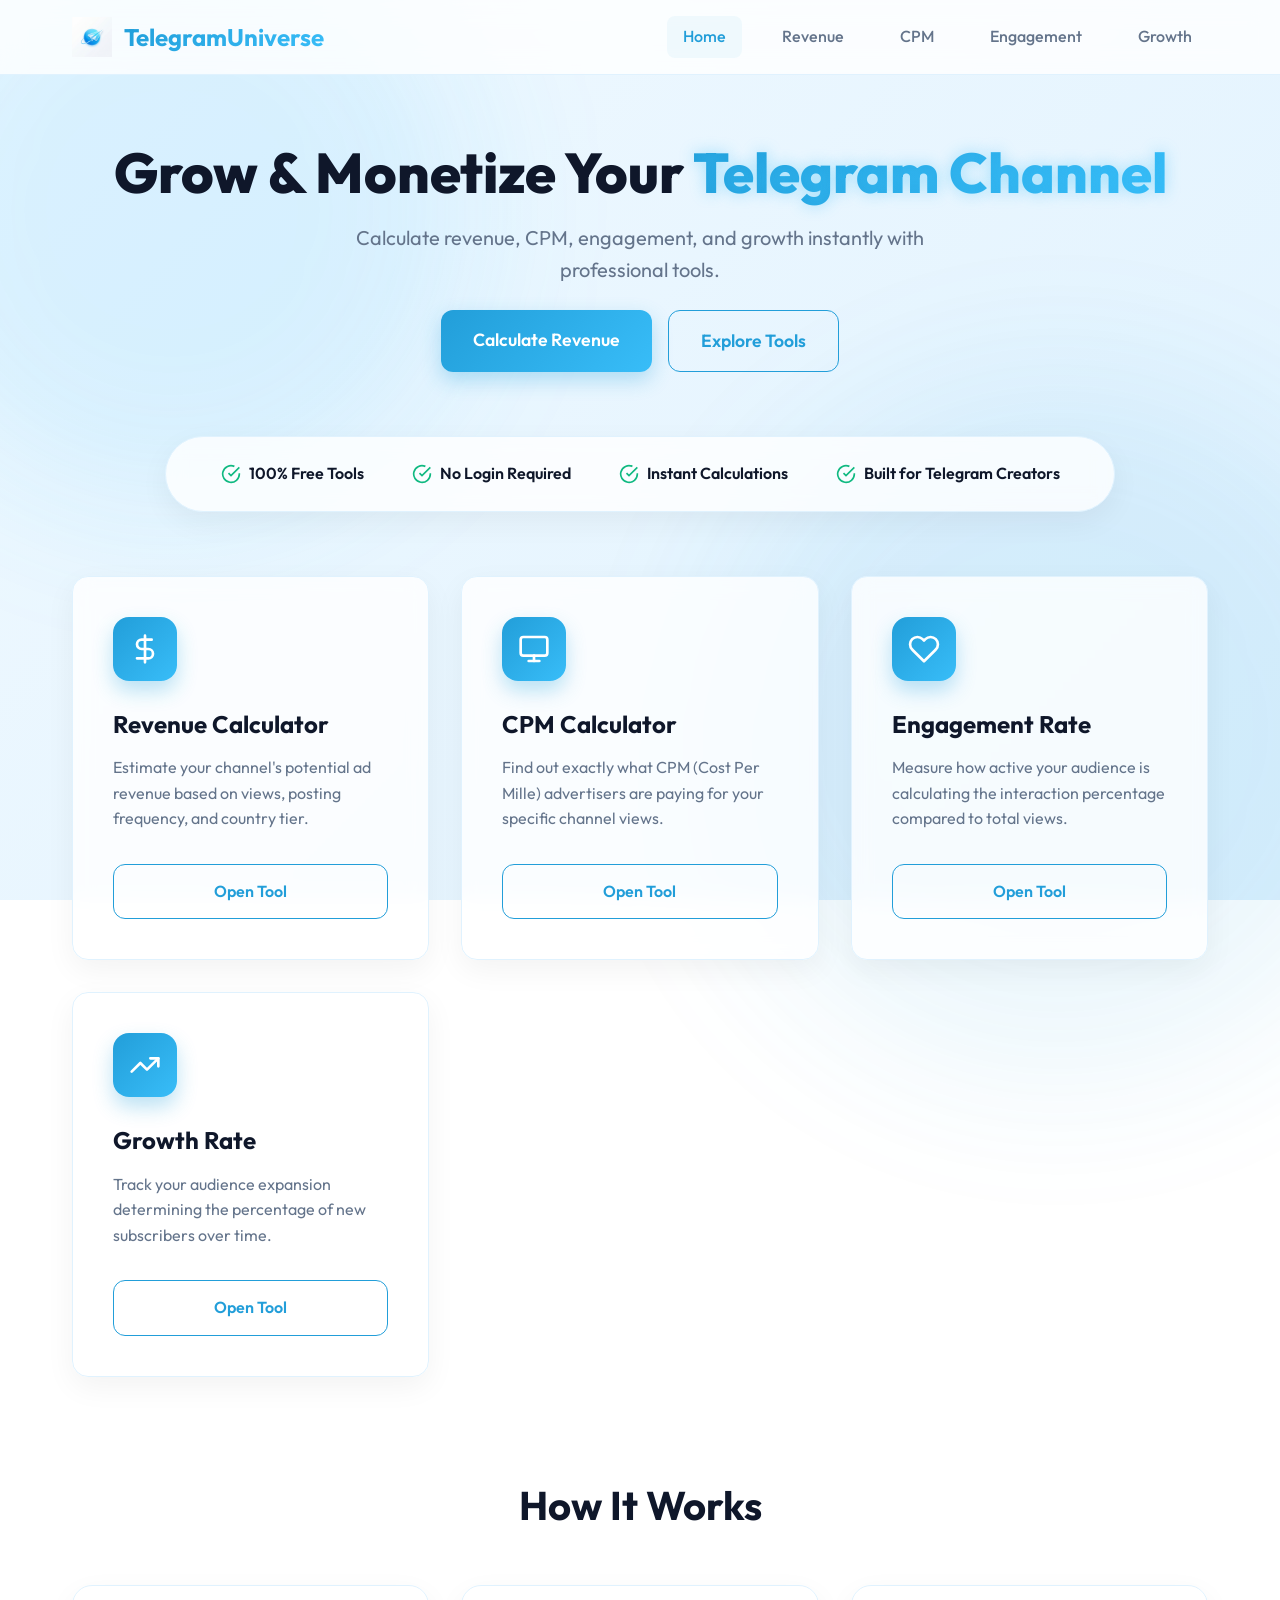
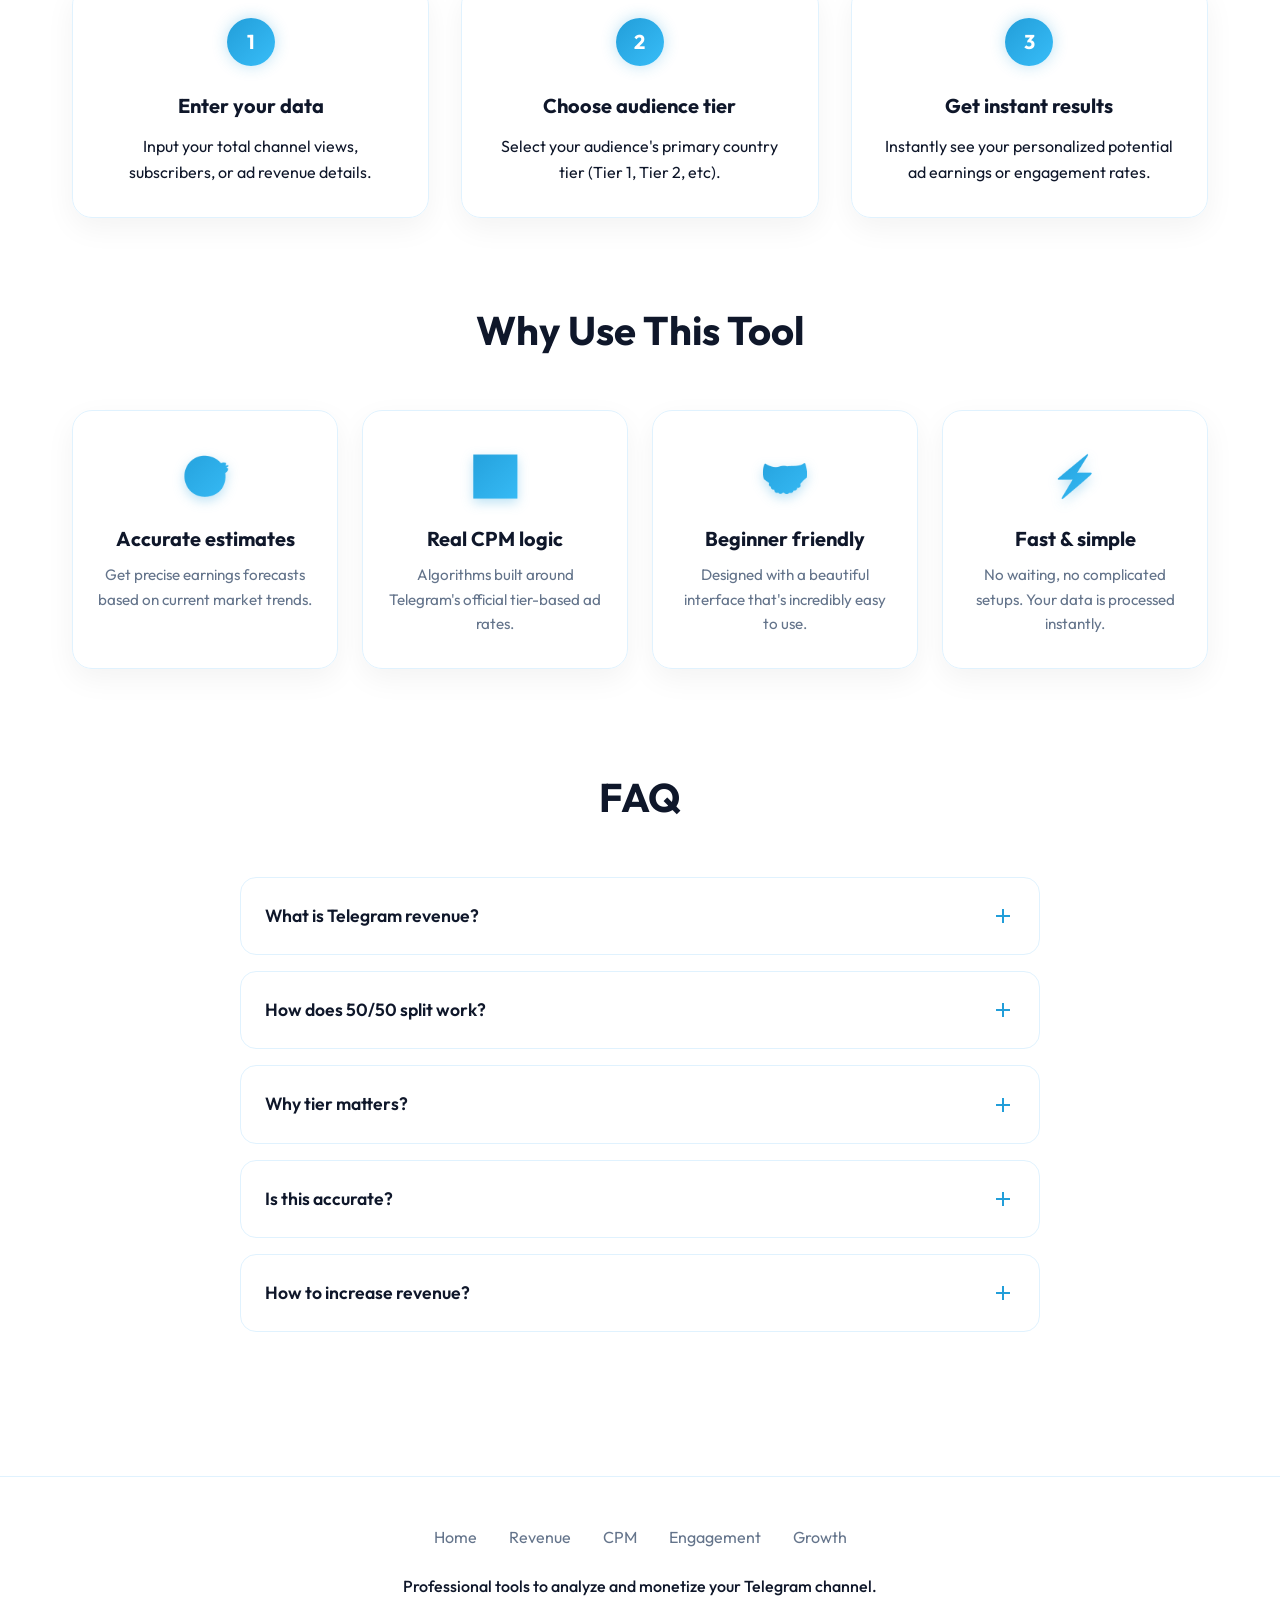
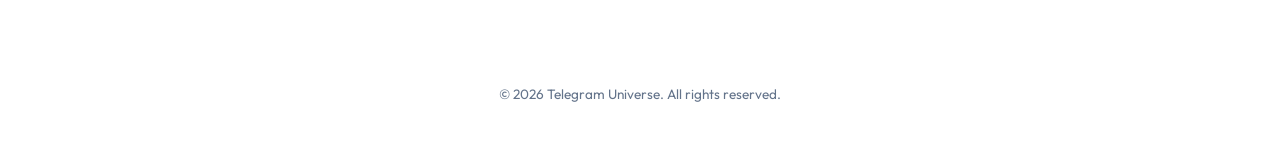
==== index.html @ 8b2047e6 "Initial commit" ====
<!DOCTYPE html>
<html lang="en">
<head>
    <meta charset="UTF-8">
    <meta name="viewport" content="width=device-width, initial-scale=1.0">
    <title>Telegram Analytics Toolkit | Calculate Revenue, CPM & Engagement</title>
    <meta name="description" content="Calculate Telegram channel revenue, CPM, engagement rate, and growth rate easily using our premium, modern analytics toolkit.">
    <link rel="icon" href="logo.png" type="image/png">
    <link rel="stylesheet" href="styles.css">
</head>
<body>
    <!-- 3D background elements -->
    <div class="bg-shape bg-shape-1"></div>
    <div class="bg-shape bg-shape-2"></div>

    <!-- Navigation -->
    <nav class="navbar">
        <div class="nav-container">
            <a href="index.html" class="nav-brand">
                <img src="logo.png" alt="TelegramUniverse Logo" class="nav-logo">
                <span class="nav-brand-text">TelegramUniverse</span>
            </a>
            <button class="hamburger" id="nav-toggle" aria-label="Toggle navigation">
                <span></span>
                <span></span>
                <span></span>
            </button>
            <div class="nav-links" id="nav-links">
                <a href="index.html" class="active">Home</a>
                <a href="revenue.html">Revenue</a>
                <a href="cpm.html">CPM</a>
                <a href="engagement.html">Engagement</a>
                <a href="growth.html">Growth</a>
            </div>
        </div>
    </nav>

    <main class="main-content">
        <!-- Hero Section -->
        <section class="hero">
            <h1>Grow & Monetize Your <span class="text-glow">Telegram Channel</span></h1>
            <p>Calculate revenue, CPM, engagement, and growth instantly with professional tools.</p>
            <div class="hero-buttons mt-4" style="display: flex; gap: 1rem; justify-content: center; flex-wrap: wrap;">
                <a href="revenue.html" class="btn btn-primary" style="font-size: 1.1rem; padding: 1rem 2rem;">Calculate Revenue</a>
                <a href="#tools" class="btn btn-secondary" style="font-size: 1.1rem; padding: 1rem 2rem;">Explore Tools</a>
            </div>
        </section>

        <!-- Trust Bar -->
        <section class="trust-bar fade-in-section">
            <div class="trust-item">
                <svg width="20" height="20" viewBox="0 0 24 24" fill="none" stroke="#10b981" stroke-width="2"><path d="M22 11.08V12a10 10 0 1 1-5.93-9.14"></path><polyline points="22 4 12 14.01 9 11.01"></polyline></svg>
                <span>100% Free Tools</span>
            </div>
            <div class="trust-item">
                <svg width="20" height="20" viewBox="0 0 24 24" fill="none" stroke="#10b981" stroke-width="2"><path d="M22 11.08V12a10 10 0 1 1-5.93-9.14"></path><polyline points="22 4 12 14.01 9 11.01"></polyline></svg>
                <span>No Login Required</span>
            </div>
            <div class="trust-item">
                <svg width="20" height="20" viewBox="0 0 24 24" fill="none" stroke="#10b981" stroke-width="2"><path d="M22 11.08V12a10 10 0 1 1-5.93-9.14"></path><polyline points="22 4 12 14.01 9 11.01"></polyline></svg>
                <span>Instant Calculations</span>
            </div>
            <div class="trust-item">
                <svg width="20" height="20" viewBox="0 0 24 24" fill="none" stroke="#10b981" stroke-width="2"><path d="M22 11.08V12a10 10 0 1 1-5.93-9.14"></path><polyline points="22 4 12 14.01 9 11.01"></polyline></svg>
                <span>Built for Telegram Creators</span>
            </div>
        </section>

        <!-- Tools Grid -->
        <section id="tools" class="tools-grid mt-4" style="margin-top: 4rem;">
            <!-- Revenue Calculator Card -->
            <div class="glass-card tool-card fade-in-section">
                <div class="tool-icon">
                    <svg width="32" height="32" viewBox="0 0 24 24" fill="none" stroke="currentColor" stroke-width="2" stroke-linecap="round" stroke-linejoin="round"><path d="M12 2v20M17 5H9.5a3.5 3.5 0 0 0 0 7h5a3.5 3.5 0 0 1 0 7H6"/></svg>
                </div>
                <h3>Revenue Calculator</h3>
                <p>Estimate your channel's potential ad revenue based on views, posting frequency, and country tier.</p>
                <a href="revenue.html" class="btn btn-secondary btn-block">Open Tool</a>
            </div>

            <!-- CPM Calculator Card -->
            <div class="glass-card tool-card fade-in-section" style="transition-delay: 100ms;">
                <div class="tool-icon">
                    <svg width="32" height="32" viewBox="0 0 24 24" fill="none" stroke="currentColor" stroke-width="2" stroke-linecap="round" stroke-linejoin="round"><rect x="2" y="3" width="20" height="14" rx="2" ry="2"/><line x1="8" y1="21" x2="16" y2="21"/><line x1="12" y1="17" x2="12" y2="21"/></svg>
                </div>
                <h3>CPM Calculator</h3>
                <p>Find out exactly what CPM (Cost Per Mille) advertisers are paying for your specific channel views.</p>
                <a href="cpm.html" class="btn btn-secondary btn-block">Open Tool</a>
            </div>

            <!-- Engagement Rate Card -->
            <div class="glass-card tool-card fade-in-section" style="transition-delay: 200ms;">
                <div class="tool-icon">
                    <svg width="32" height="32" viewBox="0 0 24 24" fill="none" stroke="currentColor" stroke-width="2" stroke-linecap="round" stroke-linejoin="round"><path d="M20.84 4.61a5.5 5.5 0 0 0-7.78 0L12 5.67l-1.06-1.06a5.5 5.5 0 0 0-7.78 7.78l1.06 1.06L12 21.23l7.78-7.78 1.06-1.06a5.5 5.5 0 0 0 0-7.78z"/></svg>
                </div>
                <h3>Engagement Rate</h3>
                <p>Measure how active your audience is calculating the interaction percentage compared to total views.</p>
                <a href="engagement.html" class="btn btn-secondary btn-block">Open Tool</a>
            </div>

            <!-- Growth Rate Card -->
            <div class="glass-card tool-card fade-in-section" style="transition-delay: 300ms;">
                <div class="tool-icon">
                    <svg width="32" height="32" viewBox="0 0 24 24" fill="none" stroke="currentColor" stroke-width="2" stroke-linecap="round" stroke-linejoin="round"><polyline points="22 7 13.5 15.5 8.5 10.5 2 17"/><polyline points="16 7 22 7 22 13"/></svg>
                </div>
                <h3>Growth Rate</h3>
                <p>Track your audience expansion determining the percentage of new subscribers over time.</p>
                <a href="growth.html" class="btn btn-secondary btn-block">Open Tool</a>
            </div>
        </section>

        <!-- How It Works Section -->
        <section class="fade-in-section mt-4" style="margin-top: 6rem;">
            <h2 class="section-title">How It Works</h2>
            <div class="steps-container">
                <div class="glass-card step-card">
                    <div class="step-number">1</div>
                    <h4>Enter your data</h4>
                    <p>Input your total channel views, subscribers, or ad revenue details.</p>
                </div>
                <div class="glass-card step-card">
                    <div class="step-number">2</div>
                    <h4>Choose audience tier</h4>
                    <p>Select your audience's primary country tier (Tier 1, Tier 2, etc).</p>
                </div>
                <div class="glass-card step-card">
                    <div class="step-number">3</div>
                    <h4>Get instant results</h4>
                    <p>Instantly see your personalized potential ad earnings or engagement rates.</p>
                </div>
            </div>
        </section>

        <!-- Why Use Section -->
        <section class="fade-in-section mt-4">
            <h2 class="section-title">Why Use This Tool</h2>
            <div class="info-grid">
                <div class="glass-card info-card">
                    <div class="info-icon">🎯</div>
                    <h4>Accurate estimates</h4>
                    <p>Get precise earnings forecasts based on current market trends.</p>
                </div>
                <div class="glass-card info-card">
                    <div class="info-icon">📈</div>
                    <h4>Real CPM logic</h4>
                    <p>Algorithms built around Telegram's official tier-based ad rates.</p>
                </div>
                <div class="glass-card info-card">
                    <div class="info-icon">🤝</div>
                    <h4>Beginner friendly</h4>
                    <p>Designed with a beautiful interface that's incredibly easy to use.</p>
                </div>
                <div class="glass-card info-card">
                    <div class="info-icon">⚡</div>
                    <h4>Fast & simple</h4>
                    <p>No waiting, no complicated setups. Your data is processed instantly.</p>
                </div>
            </div>
        </section>

        <!-- FAQ Section -->
        <section class="fade-in-section mt-4" style="margin-top: 6rem;">
            <h2 class="section-title">FAQ</h2>
            <div class="faq-container">
                <div class="faq-item">
                    <div class="faq-question">
                        <span>What is Telegram revenue?</span>
                        <div class="faq-icon">
                            <svg width="24" height="24" viewBox="0 0 24 24" fill="none" stroke="currentColor" stroke-width="2"><line x1="12" y1="5" x2="12" y2="19"></line><line x1="5" y1="12" x2="19" y2="12"></line></svg>
                        </div>
                    </div>
                    <div class="faq-answer">
                        <div class="faq-answer-inner">
                            Telegram displays sponsored messages in large public channels. Channel owners earn revenue by displaying these ads, sharing profits with Telegram.
                        </div>
                    </div>
                </div>
                <div class="faq-item">
                    <div class="faq-question">
                        <span>How does 50/50 split work?</span>
                        <div class="faq-icon">
                            <svg width="24" height="24" viewBox="0 0 24 24" fill="none" stroke="currentColor" stroke-width="2"><line x1="12" y1="5" x2="12" y2="19"></line><line x1="5" y1="12" x2="19" y2="12"></line></svg>
                        </div>
                    </div>
                    <div class="faq-answer">
                        <div class="faq-answer-inner">
                            Telegram keeps 50% of the ad revenue generated on your channel, and the creator gets the remaining 50%. Our tools calculate your true cut automatically.
                        </div>
                    </div>
                </div>
                <div class="faq-item">
                    <div class="faq-question">
                        <span>Why tier matters?</span>
                        <div class="faq-icon">
                            <svg width="24" height="24" viewBox="0 0 24 24" fill="none" stroke="currentColor" stroke-width="2"><line x1="12" y1="5" x2="12" y2="19"></line><line x1="5" y1="12" x2="19" y2="12"></line></svg>
                        </div>
                    </div>
                    <div class="faq-answer">
                        <div class="faq-answer-inner">
                            Advertisers pay more to show ads to users in Tier 1 countries (like USA, UK, Germany) compared to other regions, resulting in a higher CPM for your channel.
                        </div>
                    </div>
                </div>
                <div class="faq-item">
                    <div class="faq-question">
                        <span>Is this accurate?</span>
                        <div class="faq-icon">
                            <svg width="24" height="24" viewBox="0 0 24 24" fill="none" stroke="currentColor" stroke-width="2"><line x1="12" y1="5" x2="12" y2="19"></line><line x1="5" y1="12" x2="19" y2="12"></line></svg>
                        </div>
                    </div>
                    <div class="faq-answer">
                        <div class="faq-answer-inner">
                            These are estimates based on market averages and current CPM trends. Actual earnings will vary based on your channel's specific niche and audience behavior.
                        </div>
                    </div>
                </div>
                <div class="faq-item">
                    <div class="faq-question">
                        <span>How to increase revenue?</span>
                        <div class="faq-icon">
                            <svg width="24" height="24" viewBox="0 0 24 24" fill="none" stroke="currentColor" stroke-width="2"><line x1="12" y1="5" x2="12" y2="19"></line><line x1="5" y1="12" x2="19" y2="12"></line></svg>
                        </div>
                    </div>
                    <div class="faq-answer">
                        <div class="faq-answer-inner">
                            Focus on improving user engagement, growing real subscribers, and targeting audiences in higher-tier countries to attract better advertiser rates.
                        </div>
                    </div>
                </div>
            </div>
        </section>

    </main>

    <!-- Instagram Follow Popup -->
    <div id="popup" class="modal-overlay" style="display: none;">
        <div class="modal-content glass-card">
            <button id="popup-close-btn" class="modal-close" aria-label="Close popup">&times;</button>
            <div class="modal-icon">
                <svg width="36" height="36" viewBox="0 0 24 24" fill="none" stroke="currentColor" stroke-width="2" stroke-linecap="round" stroke-linejoin="round">
                    <rect x="2" y="2" width="20" height="20" rx="5" ry="5"></rect>
                    <path d="M16 11.37A4 4 0 1 1 12.63 8 4 4 0 0 1 16 11.37z"></path>
                    <line x1="17.5" y1="6.5" x2="17.51" y2="6.5"></line>
                </svg>
            </div>
            <h3 class="modal-title">@IBFSPACE</h3>
            <p class="modal-subtitle">Follow for updates 🚀</p>
            <a href="https://www.instagram.com/ibfspace?igsh=aXNyZGxnOGpob3c3" target="_blank" id="popup-follow-btn" class="btn btn-primary btn-block mb-3" style="display: flex; justify-content: center; align-items: center; gap: 8px;">
                Follow on Instagram
            </a>
            <button id="popup-skip-btn" class="btn btn-secondary btn-block">Skip</button>
        </div>
    </div>

    <!-- Footer -->
    <footer class="site-footer mt-4">
        <div class="footer-links">
            <a href="index.html">Home</a>
            <a href="revenue.html">Revenue</a>
            <a href="cpm.html">CPM</a>
            <a href="engagement.html">Engagement</a>
            <a href="growth.html">Growth</a>
        </div>
        <p class="footer-tagline" style="color: var(--text-primary); font-weight: 500; margin-bottom: 1rem;">
            Professional tools to analyze and monetize your Telegram channel.
        </p>
        <p class="footer-disclaimer">
            Not affiliated with Telegram FZ-LLC. Earnings are simulated estimates for educational purposes.<br>
            All data is processed strictly locally in your browser.
        </p>
        <p class="footer-copyright mt-4" style="font-size: 0.85rem; color: var(--text-secondary);">
            &copy; 2026 Telegram Universe. All rights reserved.
        </p>
    </footer>

    <script src="script.js" defer></script>
</body>
</html>
---- styles.css ----
@import url('https://fonts.googleapis.com/css2?family=Outfit:wght@300;400;500;600;700&display=swap');

:root {
  --bg-color: #F0F9FF;
  --bg-gradient: linear-gradient(135deg, #F0F9FF, #E0F2FE);
  --text-primary: #0F172A;
  --text-secondary: #64748B;
  --accent-gradient: linear-gradient(135deg, #229ED9 0%, #38BDF8 100%);
  --accent-gradient-hover: linear-gradient(135deg, #38BDF8 0%, #229ED9 100%);
  --accent-shadow: rgba(34, 158, 217, 0.3);
  
  --glass-bg: rgba(255, 255, 255, 0.8);
  --glass-bg-hover: rgba(255, 255, 255, 0.95);
  --glass-border: #E0F2FE;
  --glass-shadow: 0 10px 30px rgba(0, 0, 0, 0.05);
  
  /* Layout */
  --max-width: 1200px;
}

* {
  margin: 0;
  padding: 0;
  box-sizing: border-box;
}

body {
  font-family: 'Outfit', sans-serif;
  background: var(--bg-gradient);
  background-attachment: fixed;
  color: var(--text-primary);
  line-height: 1.6;
  min-height: 100vh;
  display: flex;
  flex-direction: column;
  overflow-x: hidden;
}

/* 3D background elements */
.bg-shape {
  position: fixed;
  border-radius: 50%;
  filter: blur(80px);
  z-index: -1;
  opacity: 0.6;
  animation: float 20s infinite alternate cubic-bezier(0.5, 0, 0.5, 1);
}
.bg-shape-1 {
  width: 50vw;
  height: 50vw;
  max-width: 600px;
  max-height: 600px;
  background: rgba(56, 189, 248, 0.2);
  top: -10%;
  left: -10%;
}
.bg-shape-2 {
  width: 60vw;
  height: 60vw;
  max-width: 700px;
  max-height: 700px;
  background: rgba(34, 158, 217, 0.15);
  bottom: -20%;
  right: -10%;
  animation-delay: -10s;
}

@keyframes float {
  0% { transform: translate(0, 0) scale(1); }
  100% { transform: translate(5%, 10%) scale(1.1); }
}

/* Star Background Effect - Hidden for Light Theme */
.stars-bg {
  display: none;
}

/* Star Background Effect */
.stars-bg {
  position: fixed;
  top: 0;
  left: 0;
  width: 100%;
  height: 100%;
  z-index: -2;
  background-image: 
    radial-gradient(1.5px 1.5px at 20px 30px, #ffffff, rgba(0,0,0,0)),
    radial-gradient(1.5px 1.5px at 40px 70px, rgba(255,255,255,0.8), rgba(0,0,0,0)),
    radial-gradient(1.5px 1.5px at 150px 150px, #ffffff, rgba(0,0,0,0)),
    radial-gradient(1.5px 1.5px at 90px 40px, rgba(255,255,255,0.7), rgba(0,0,0,0));
  background-size: 200px 200px;
  opacity: 0.15;
  animation: twinkle 5s linear infinite alternate;
}

@keyframes twinkle {
  0% { opacity: 0.1; }
  100% { opacity: 0.25; }
}

/* Navbar */
.navbar {
  background: rgba(255, 255, 255, 0.8);
  backdrop-filter: blur(12px);
  -webkit-backdrop-filter: blur(12px);
  border-bottom: 1px solid var(--glass-border);
  padding: 1rem 0;
  position: sticky;
  top: 0;
  z-index: 100;
}

.nav-container {
  max-width: var(--max-width);
  margin: 0 auto;
  padding: 0 2rem;
  display: flex;
  justify-content: space-between;
  align-items: center;
}

.nav-brand {
  display: flex;
  align-items: center;
  gap: 0.75rem;
  text-decoration: none;
  cursor: pointer;
  animation: navFadeIn 0.8s ease-out;
}

@keyframes navFadeIn {
  from { opacity: 0; }
  to { opacity: 1; }
}

.nav-brand-text {
  font-size: 1.5rem;
  font-weight: 700;
  background: var(--accent-gradient);
  -webkit-background-clip: text;
  background-clip: text;
  -webkit-text-fill-color: transparent;
}

.nav-logo {
  height: 40px;
  width: auto;
  transition: transform 0.3s ease;
  object-fit: contain;
}

.nav-brand:hover .nav-logo {
  transform: scale(1.05);
}

.nav-links {
  display: flex;
  gap: 1.5rem;
}

.nav-links a {
  text-decoration: none;
  color: var(--text-secondary);
  font-weight: 500;
  transition: all 0.3s ease;
  padding: 0.5rem 1rem;
  border-radius: 8px;
}

.nav-links a:hover, .nav-links a.active {
  color: #229ED9;
  background: rgba(34, 158, 217, 0.05);
}

/* Main Content */
.main-content {
  flex: 1;
  max-width: var(--max-width);
  margin: 0 auto;
  padding: 4rem 2rem;
  width: 100%;
}

/* Hero Section */
.hero {
  text-align: center;
  margin-bottom: 4rem;
  animation: fadeInDown 0.8s ease-out;
}

.hero h1 {
  font-size: 3.5rem;
  font-weight: 800;
  margin-bottom: 1rem;
  line-height: 1.2;
}

.hero p {
  font-size: 1.25rem;
  color: var(--text-secondary);
  max-width: 600px;
  margin: 0 auto;
}

/* Trust Bar */
.trust-bar {
  display: flex;
  flex-wrap: wrap;
  justify-content: center;
  align-items: center;
  gap: 1.5rem 3rem;
  margin: 0 auto 4rem;
  padding: 1.5rem 2.5rem;
  background: var(--glass-bg);
  backdrop-filter: blur(10px);
  -webkit-backdrop-filter: blur(10px);
  border: 1px solid var(--glass-border);
  border-radius: 100px;
  box-shadow: var(--glass-shadow);
  max-width: 950px;
}

.trust-item {
  display: flex;
  align-items: center;
  gap: 0.5rem;
  font-weight: 600;
  color: var(--text-primary);
  font-size: 1rem;
}

@media (max-width: 768px) {
  .trust-bar {
    border-radius: 20px;
    padding: 1.5rem;
    gap: 1rem;
    flex-direction: column;
    align-items: flex-start;
  }
}

/* Glass Card Component */
.glass-card {
  background: var(--glass-bg);
  backdrop-filter: blur(10px);
  -webkit-backdrop-filter: blur(10px);
  border: 1px solid var(--glass-border);
  border-radius: 16px;
  padding: 2.5rem;
  box-shadow: var(--glass-shadow);
  transition: all 0.4s cubic-bezier(0.175, 0.885, 0.32, 1.275);
}

.glass-card:hover {
  transform: translateY(-5px);
  background: var(--glass-bg-hover);
  box-shadow: 0 15px 40px 0 rgba(0, 0, 0, 0.08);
}

/* Tools Grid */
.tools-grid {
  display: grid;
  grid-template-columns: repeat(auto-fit, minmax(280px, 1fr));
  gap: 2rem;
}

.tool-card {
  display: flex;
  flex-direction: column;
  height: 100%;
}

.tool-icon {
  width: 64px;
  height: 64px;
  border-radius: 16px;
  background: var(--accent-gradient);
  display: flex;
  align-items: center;
  justify-content: center;
  color: white;
  font-size: 2rem;
  margin-bottom: 1.5rem;
  box-shadow: 0 10px 20px var(--accent-shadow);
  transition: transform 0.3s ease;
}

.tool-card:hover .tool-icon {
  transform: scale(1.1) rotate(5deg);
}

.tool-card h3 {
  font-size: 1.5rem;
  margin-bottom: 0.75rem;
  color: var(--text-primary);
}

.tool-card p {
  color: var(--text-secondary);
  margin-bottom: 2rem;
  flex-grow: 1;
}

/* Buttons */
.btn {
  display: inline-block;
  padding: 0.875rem 1.5rem;
  border-radius: 12px;
  font-weight: 600;
  text-decoration: none;
  transition: all 0.3s ease;
  cursor: pointer;
  border: none;
  text-align: center;
  font-family: 'Outfit', sans-serif;
}

.btn-primary {
  background: var(--accent-gradient);
  color: white;
  box-shadow: 0 8px 20px var(--accent-shadow);
}

.btn-primary:hover {
  background: var(--accent-gradient-hover);
  transform: scale(1.05);
  box-shadow: 0 12px 25px rgba(34, 158, 217, 0.5);
}

.btn-secondary {
  background: transparent;
  color: #229ED9;
  border: 1px solid #229ED9;
}

.btn-secondary:hover {
  background: rgba(34, 158, 217, 0.05);
  transform: scale(1.05);
  border-color: #229ED9;
}

.btn-block {
  display: block;
  width: 100%;
}

/* Form Elements */
.form-group {
  margin-bottom: 1.5rem;
}

.form-label {
  display: flex;
  align-items: center;
  gap: 0.5rem;
  font-weight: 600;
  margin-bottom: 0.5rem;
  color: var(--text-primary);
}

.form-control {
  width: 100%;
  padding: 1rem 1.25rem;
  border-radius: 12px;
  border: 1px solid var(--glass-border);
  background: rgba(255, 255, 255, 0.9);
  font-family: 'Outfit', sans-serif;
  font-size: 1rem;
  color: var(--text-primary);
  transition: all 0.3s ease;
}

.form-control:focus {
  outline: none;
  border-color: #229ED9;
  background: white;
  box-shadow: 0 0 0 4px rgba(34, 158, 217, 0.1);
}

.form-row {
  display: flex;
  gap: 1.5rem;
  margin-bottom: 1.5rem;
}

.form-row .form-group {
  flex: 1;
  margin-bottom: 0;
}

/* Custom Select */
select.form-control {
  appearance: none;
  background-image: url("data:image/svg+xml,%3Csvg xmlns='http://www.w3.org/2000/svg' fill='none' viewBox='0 0 24 24' stroke='%2364748b'%3E%3Cpath stroke-linecap='round' stroke-linejoin='round' stroke-width='2' d='M19 9l-7 7-7-7'%3E%3C/path%3E%3C/svg%3E");
  background-repeat: no-repeat;
  background-position: right 1rem center;
  background-size: 1.2rem;
  padding-right: 2.5rem;
}

/* Toggles */
.toggle-wrapper {
  display: flex;
  background: #F1F5F9;
  border-radius: 999px;
  padding: 0.35rem;
  margin-bottom: 1rem;
}

.toggle-btn {
  flex: 1;
  padding: 0.75rem 1rem;
  text-align: center;
  border-radius: 999px;
  border: none;
  background: transparent;
  cursor: pointer;
  font-weight: 600;
  font-size: 0.95rem;
  color: var(--text-secondary);
  transition: all 0.3s cubic-bezier(0.4, 0, 0.2, 1);
  font-family: inherit;
}

.toggle-btn:hover {
  color: var(--text-primary);
}

.toggle-btn.active {
  background: var(--accent-gradient);
  color: white;
  box-shadow: 0 4px 12px var(--accent-shadow);
}

/* Tool Layout */
.tool-layout {
  display: flex;
  flex-direction: column;
  gap: 2rem;
  max-width: 800px;
  margin: 0 auto;
}

/* Results Card */
.results-card {
  background: rgba(240, 249, 255, 0.85); /* Light blue gradient base with transparency */
  backdrop-filter: blur(12px);
  -webkit-backdrop-filter: blur(12px);
  border: 1px solid var(--glass-border);
  color: var(--text-primary);
  border-radius: 20px;
  padding: 3rem;
  box-shadow: 0 15px 35px rgba(34, 158, 217, 0.08);
}

#result-section {
  display: block;
  opacity: 1;
  visibility: visible;
}

.results-card.show-result {
  display: block;
  animation: slideUpFade 0.6s cubic-bezier(0.16, 1, 0.3, 1) forwards;
}

@keyframes slideUpFade {
  from { opacity: 0; transform: translateY(30px); }
  to { opacity: 1; transform: translateY(0); }
}

.results-card h3 {
  color: var(--text-primary);
  margin-bottom: 2rem;
  font-size: 1.75rem;
}

.result-item {
  margin-bottom: 1.5rem;
}

.result-label {
  font-size: 0.875rem;
  opacity: 0.8;
  margin-bottom: 0.25rem;
}

.result-value {
  font-size: 1.75rem;
  font-weight: 700;
}

.result-value.large {
  font-size: 2.5rem;
}

.result-divider {
  height: 1px;
  background: rgba(15, 23, 42, 0.1); /* Darker line for light background */
  margin: 1.5rem 0;
}

/* Tooltips */
.tooltip-icon {
  display: inline-flex;
  align-items: center;
  justify-content: center;
  width: 18px;
  height: 18px;
  background: rgba(100, 116, 139, 0.1);
  color: var(--text-secondary);
  border-radius: 50%;
  font-size: 0.7rem;
  cursor: help;
  position: relative;
}

.tooltip-icon:hover::after {
  content: attr(data-tooltip);
  position: absolute;
  bottom: 120%;
  left: 50%;
  transform: translateX(-50%);
  background: var(--text-primary);
  color: white;
  padding: 0.5rem 0.75rem;
  border-radius: 8px;
  font-size: 0.75rem;
  white-space: nowrap;
  z-index: 10;
  box-shadow: 0 4px 6px rgba(0, 0, 0, 0.1);
  pointer-events: none;
  font-weight: 400;
}

/* SEO Content Section */
.seo-section {
  margin-top: 4rem;
  padding: 2.5rem;
  background: rgba(255, 255, 255, 0.6);
  border-radius: 24px;
}

.seo-section h1 {
  font-size: 2rem;
  margin-bottom: 1rem;
}

.seo-section h2 {
  font-size: 1.5rem;
  margin-top: 2rem;
  margin-bottom: 1rem;
}

.seo-section p {
  margin-bottom: 1rem;
  color: var(--text-secondary);
}

/* Animations */
@keyframes fadeInDown {
  from {
    opacity: 0;
    transform: translateY(-20px);
  }
  to {
    opacity: 1;
    transform: translateY(0);
  }
}

.fade-in-section {
  opacity: 0;
  transform: translateY(20px);
  transition: opacity 0.6s ease-out, transform 0.6s ease-out;
  will-change: opacity, visibility;
}

.fade-in-section.is-visible {
  opacity: 1;
  transform: none;
}

/* Utilities */
.text-center { text-align: center; }
.mb-1 { margin-bottom: 0.25rem; }
.mb-2 { margin-bottom: 0.5rem; }
.mb-3 { margin-bottom: 1rem; }
.mb-4 { margin-bottom: 1.5rem; }
.mb-5 { margin-bottom: 2rem; }
.mt-4 { margin-top: 1.5rem; }
.flex { display: flex; }
.items-center { align-items: center; }
.justify-between { justify-content: space-between; }
.gap-2 { gap: 0.5rem; }
.gap-4 { gap: 1rem; }
.hidden { display: none !important; }

/* Hamburger Menu */
.hamburger {
  display: none;
  flex-direction: column;
  justify-content: space-around;
  width: 2rem;
  height: 2rem;
  background: transparent;
  border: none;
  cursor: pointer;
  padding: 0;
  z-index: 101;
}

.hamburger span {
  width: 2rem;
  height: 0.25rem;
  background: var(--text-primary);
  border-radius: 10px;
  transition: all 0.3s linear;
  position: relative;
  transform-origin: 1px;
}

/* Responsive */
@media (max-width: 768px) {
  .hamburger {
    display: flex;
  }
  
  .nav-links {
    position: fixed;
    top: 0;
    right: -100%;
    height: 100vh;
    width: 250px;
    background: rgba(255, 255, 255, 0.95);
    backdrop-filter: blur(10px);
    -webkit-backdrop-filter: blur(10px);
    display: flex;
    flex-direction: column;
    padding: 6rem 2rem 2rem 2rem;
    transition: right 0.3s ease-in-out;
    box-shadow: -5px 0 15px rgba(0,0,0,0.05);
  }
  
  .nav-links.nav-active {
    right: 0;
  }

  .nav-links a {
    font-size: 1.25rem;
    margin-bottom: 1.5rem;
    width: 100%;
  }

  /* Hamburger Transform */
  .hamburger.toggle span:nth-child(1) {
    transform: rotate(45deg);
  }
  .hamburger.toggle span:nth-child(2) {
    opacity: 0;
  }
  .hamburger.toggle span:nth-child(3) {
    transform: rotate(-45deg);
  }

  .tool-layout {
    grid-template-columns: 1fr;
    gap: 1rem;
  }
  
  .hero h1 {
    font-size: 2.5rem;
  }
  
  .form-row {
    flex-direction: column;
    gap: 1rem;
  }
  
  .glass-card {
    padding: 1.5rem;
  }
}

@media (max-width: 480px) {
  .hero h1 {
    font-size: 2rem;
  }
  
  .hero p {
    font-size: 1rem;
  }
  
  .main-content {
    padding: 2rem 1rem;
  }
  
  /* Reduce blur for performance */
  .glass-card, .navbar, .modal-overlay, .nav-links {
    backdrop-filter: blur(4px);
    -webkit-backdrop-filter: blur(4px);
  }
  
  .bg-shape {
    opacity: 0.3;
  }

  .modal-content {
    padding: 2rem 1.5rem 1.5rem;
    width: 95%;
  }

  .nav-brand {
    font-size: 1.2rem;
  }
  
  .btn {
    width: 100%;
    margin-bottom: 0.5rem;
  }
}

/* Modal Popup */
.modal-overlay {
  position: fixed;
  top: 0;
  left: 0;
  width: 100vw;
  height: 100vh;
  background: rgba(15, 23, 42, 0.5); /* slightly darker overlay */
  backdrop-filter: blur(10px);
  -webkit-backdrop-filter: blur(10px);
  z-index: 1000;
  justify-content: center;
  align-items: center;
  opacity: 0;
  transition: opacity 0.4s ease;
}

.modal-overlay.show {
  opacity: 1;
}

.modal-content {
  position: relative;
  width: 90%;
  max-width: 400px;
  text-align: center;
  padding: 3rem 2rem 2rem 2rem;
  transform: scale(0.9);
  transition: transform 0.4s cubic-bezier(0.175, 0.885, 0.32, 1.275);
}

.modal-overlay.show .modal-content {
  transform: scale(1);
}

.modal-close {
  position: absolute;
  top: 1rem;
  right: 1.5rem;
  background: transparent;
  border: none;
  font-size: 1.75rem;
  color: var(--text-secondary);
  cursor: pointer;
  transition: color 0.3s ease;
  line-height: 1;
  padding: 0;
}

.modal-close:hover {
  color: var(--text-primary);
}

.modal-icon {
  width: 72px;
  height: 72px;
  margin: 0 auto 1.5rem;
  border-radius: 20px;
  background: linear-gradient(45deg, #f09433 0%, #e6683c 25%, #dc2743 50%, #cc2366 75%, #bc1888 100%);
  color: white;
  display: flex;
  justify-content: center;
  align-items: center;
  box-shadow: 0 10px 25px rgba(220, 39, 67, 0.3);
}

.modal-title {
  font-size: 1.5rem;
  font-weight: 700;
  margin-bottom: 0.5rem;
}

.modal-subtitle {
  color: var(--text-secondary);
  margin-bottom: 2rem;
  font-size: 1.1rem;
}

.modal-overlay.hiding .modal-content {
  transform: scale(0.9);
}

.modal-overlay.hiding {
  opacity: 0;
}

/* Telegram Text Glow */
.text-glow {
  color: transparent;
  background: var(--accent-gradient);
  -webkit-background-clip: text;
  background-clip: text;
  text-shadow: 0 0 15px rgba(56, 189, 248, 0.4);
}

/* Section Titles */
.section-title {
  text-align: center;
  font-size: 2.5rem;
  font-weight: 700;
  margin-bottom: 3rem;
  color: var(--text-primary);
}

/* Info Cards (Why Use & Trust) */
.info-grid {
  display: grid;
  grid-template-columns: repeat(auto-fit, minmax(240px, 1fr));
  gap: 1.5rem;
  margin-bottom: 4rem;
}

.info-card {
  padding: 2rem 1.5rem;
  text-align: center;
  border-radius: 20px;
}

.info-icon {
  font-size: 2.5rem;
  margin-bottom: 1rem;
  display: inline-block;
  background: var(--accent-gradient);
  -webkit-background-clip: text;
  background-clip: text;
  -webkit-text-fill-color: transparent;
  filter: drop-shadow(0 4px 6px rgba(34, 158, 217, 0.3));
}

.info-card h4 {
  font-size: 1.25rem;
  margin-bottom: 0.5rem;
  color: var(--text-primary);
}

.info-card p {
  font-size: 0.95rem;
  color: var(--text-secondary);
}

/* Steps (How it Works) */
.steps-container {
  display: flex;
  flex-direction: column;
  gap: 2rem;
  margin-bottom: 5rem;
  position: relative;
}

@media (min-width: 768px) {
  .steps-container {
    flex-direction: row;
    align-items: flex-start;
  }
}

.step-card {
  flex: 1;
  position: relative;
  text-align: center;
  padding: 2rem;
  border-radius: 20px;
  z-index: 1;
}

.step-number {
  width: 48px;
  height: 48px;
  border-radius: 50%;
  background: var(--accent-gradient);
  color: white;
  display: flex;
  align-items: center;
  justify-content: center;
  font-size: 1.25rem;
  font-weight: 700;
  margin: 0 auto 1.5rem;
  box-shadow: 0 0 15px var(--accent-shadow);
  position: relative;
  z-index: 2;
}

.step-card h4 {
  font-size: 1.25rem;
  margin-bottom: 0.75rem;
}

/* FAQ Accordion */
.faq-container {
  max-width: 800px;
  margin: 0 auto 5rem;
  display: flex;
  flex-direction: column;
  gap: 1rem;
}

.faq-item {
  background: white;
  border: 1px solid #E0F2FE;
  border-radius: 16px;
  overflow: hidden;
  transition: all 0.3s ease;
}

.faq-item:hover {
  border-color: #38BDF8;
  box-shadow: 0 8px 25px rgba(34, 158, 217, 0.1);
  transform: translateY(-2px);
}

.faq-question {
  padding: 1.5rem;
  display: flex;
  justify-content: space-between;
  align-items: center;
  cursor: pointer;
  font-weight: 600;
  font-size: 1.1rem;
  color: var(--text-primary);
  user-select: none;
}

.faq-icon {
  width: 24px;
  height: 24px;
  display: flex;
  align-items: center;
  justify-content: center;
  color: #229ED9;
  transition: transform 0.3s ease;
}

.faq-item.active .faq-icon {
  transform: rotate(45deg);
}

.faq-answer {
  max-height: 0;
  overflow: hidden;
  transition: max-height 0.3s ease-in-out;
}

.faq-answer-inner {
  padding: 0 1.5rem 1.5rem;
  color: var(--text-secondary);
  line-height: 1.7;
}

/* Trust / Stats */
.trust-stats {
  display: flex;
  flex-wrap: wrap;
  justify-content: center;
  gap: 3rem;
  margin: 2rem 0 5rem;
  padding: 3rem;
  border-radius: 24px;
  text-align: center;
  background: white;
  border: 1px solid #E0F2FE;
  box-shadow: 0 10px 30px rgba(0,0,0,0.02);
}

.stat-item h3 {
  font-size: 2.5rem;
  font-weight: 800;
  color: #229ED9;
  margin-bottom: 0.5rem;
}

.stat-item p {
  color: var(--text-secondary);
  font-weight: 500;
  font-size: 1.1rem;
}

/* Footer Improvements */
.site-footer {
  margin-top: auto;
  padding: 3rem 2rem;
  text-align: center;
  background: transparent;
  border-top: 1px solid #E0F2FE;
  position: relative;
}

.site-footer::before {
  display: none;
}

.footer-links {
  display: flex;
  justify-content: center;
  gap: 2rem;
  margin-bottom: 1.5rem;
}

.footer-links a {
  color: var(--text-secondary);
  text-decoration: none;
  transition: color 0.3s ease;
}

.footer-links a:hover {
  color: #229ED9;
}

.footer-disclaimer {
  font-size: 0.85rem;
  color: rgba(255, 255, 255, 0.4);
  max-width: 600px;
  margin: 0 auto;
}

@media (max-width: 768px) {
  .nav-logo {
    height: 30px;
  }
}
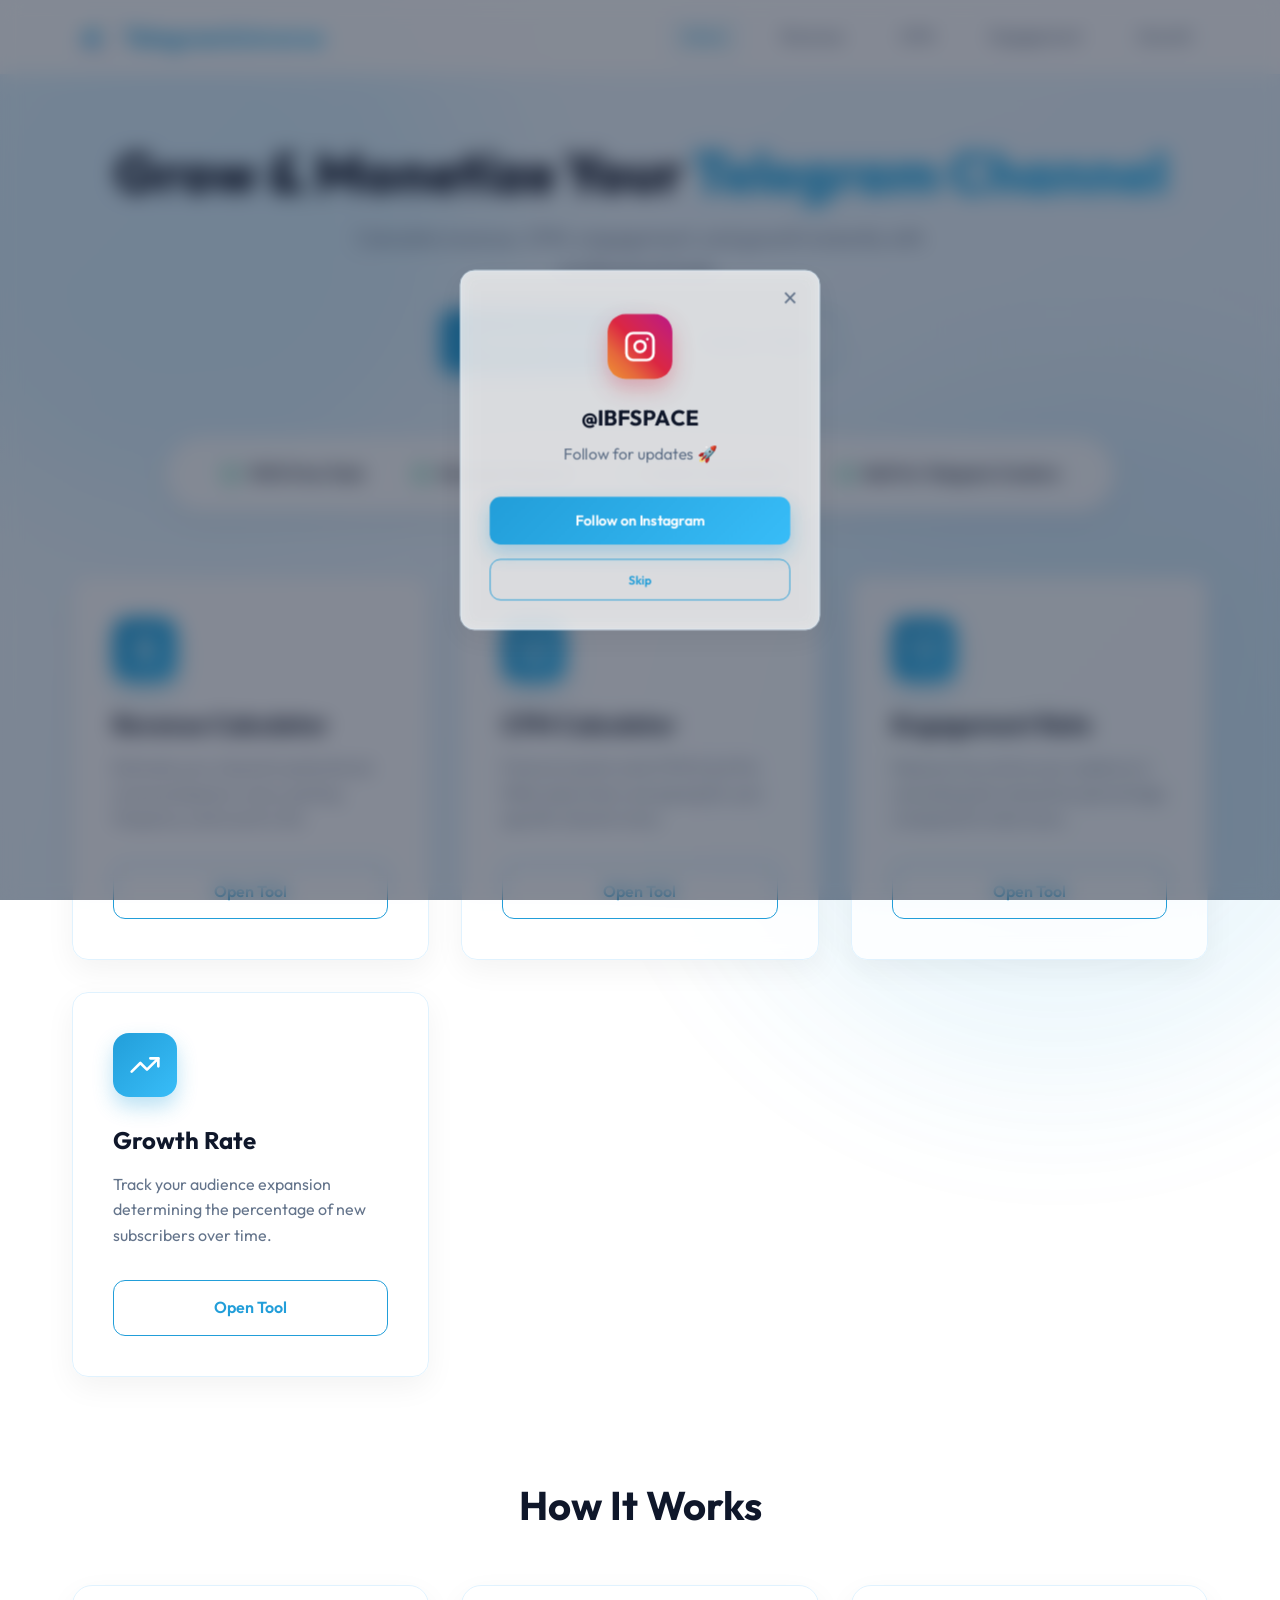
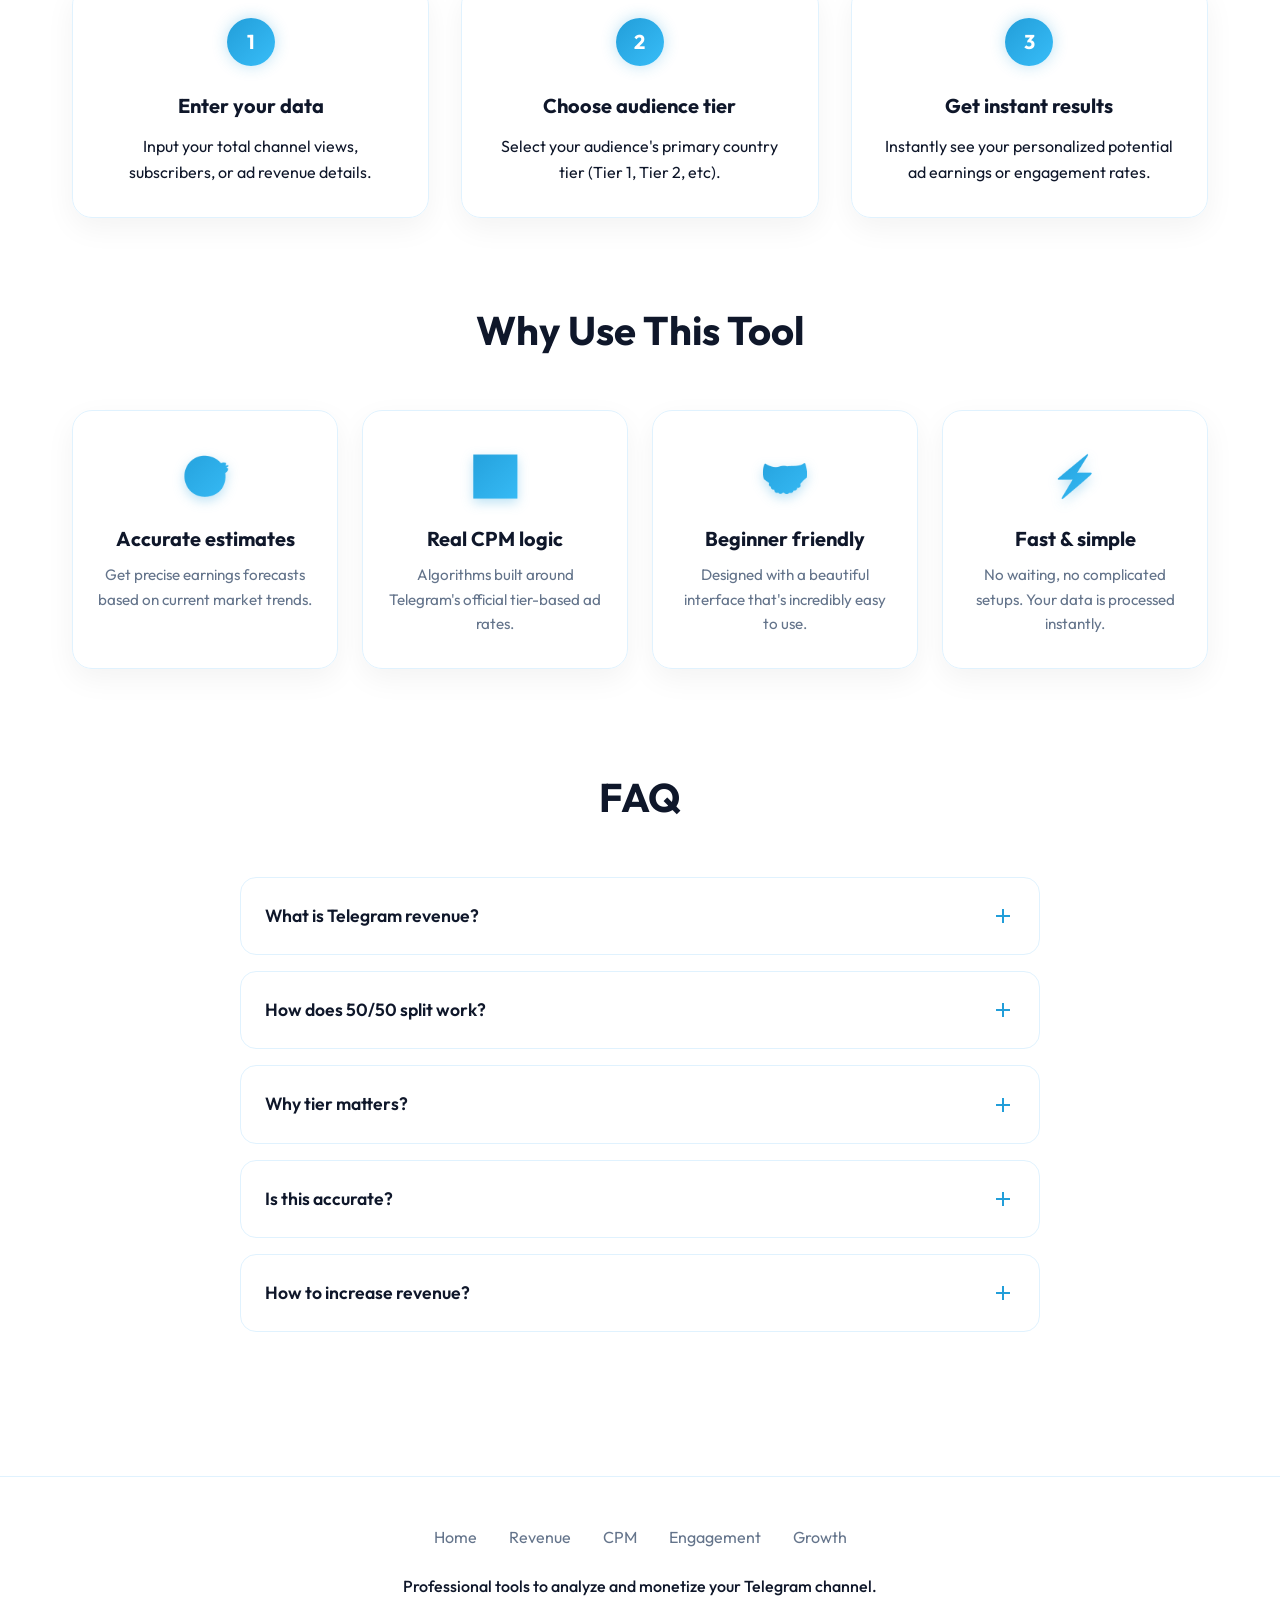
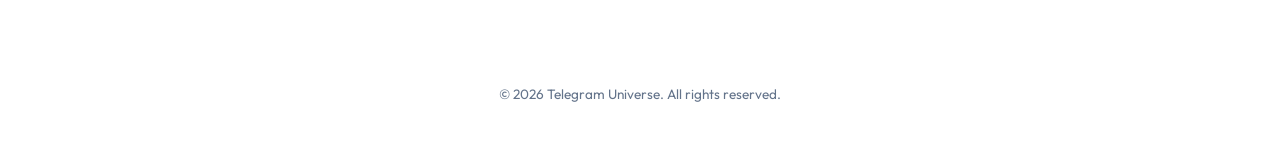
==== commit dc98adc8: "Add Google Analytics Tracking" ====
--- a/index.html
+++ b/index.html
@@ -7,6 +7,15 @@
     <meta name="description" content="Calculate Telegram channel revenue, CPM, engagement rate, and growth rate easily using our premium, modern analytics toolkit.">
     <link rel="icon" href="logo.png" type="image/png">
     <link rel="stylesheet" href="styles.css">
+  <!-- Google tag (gtag.js) -->
+  <script async src="https://www.googletagmanager.com/gtag/js?id=G-THRJVB85P4"></script>
+  <script>
+    window.dataLayer = window.dataLayer || [];
+    function gtag(){dataLayer.push(arguments);}
+    gtag('js', new Date());
+
+    gtag('config', 'G-THRJVB85P4');
+  </script>
 </head>
 <body>
     <!-- 3D background elements -->
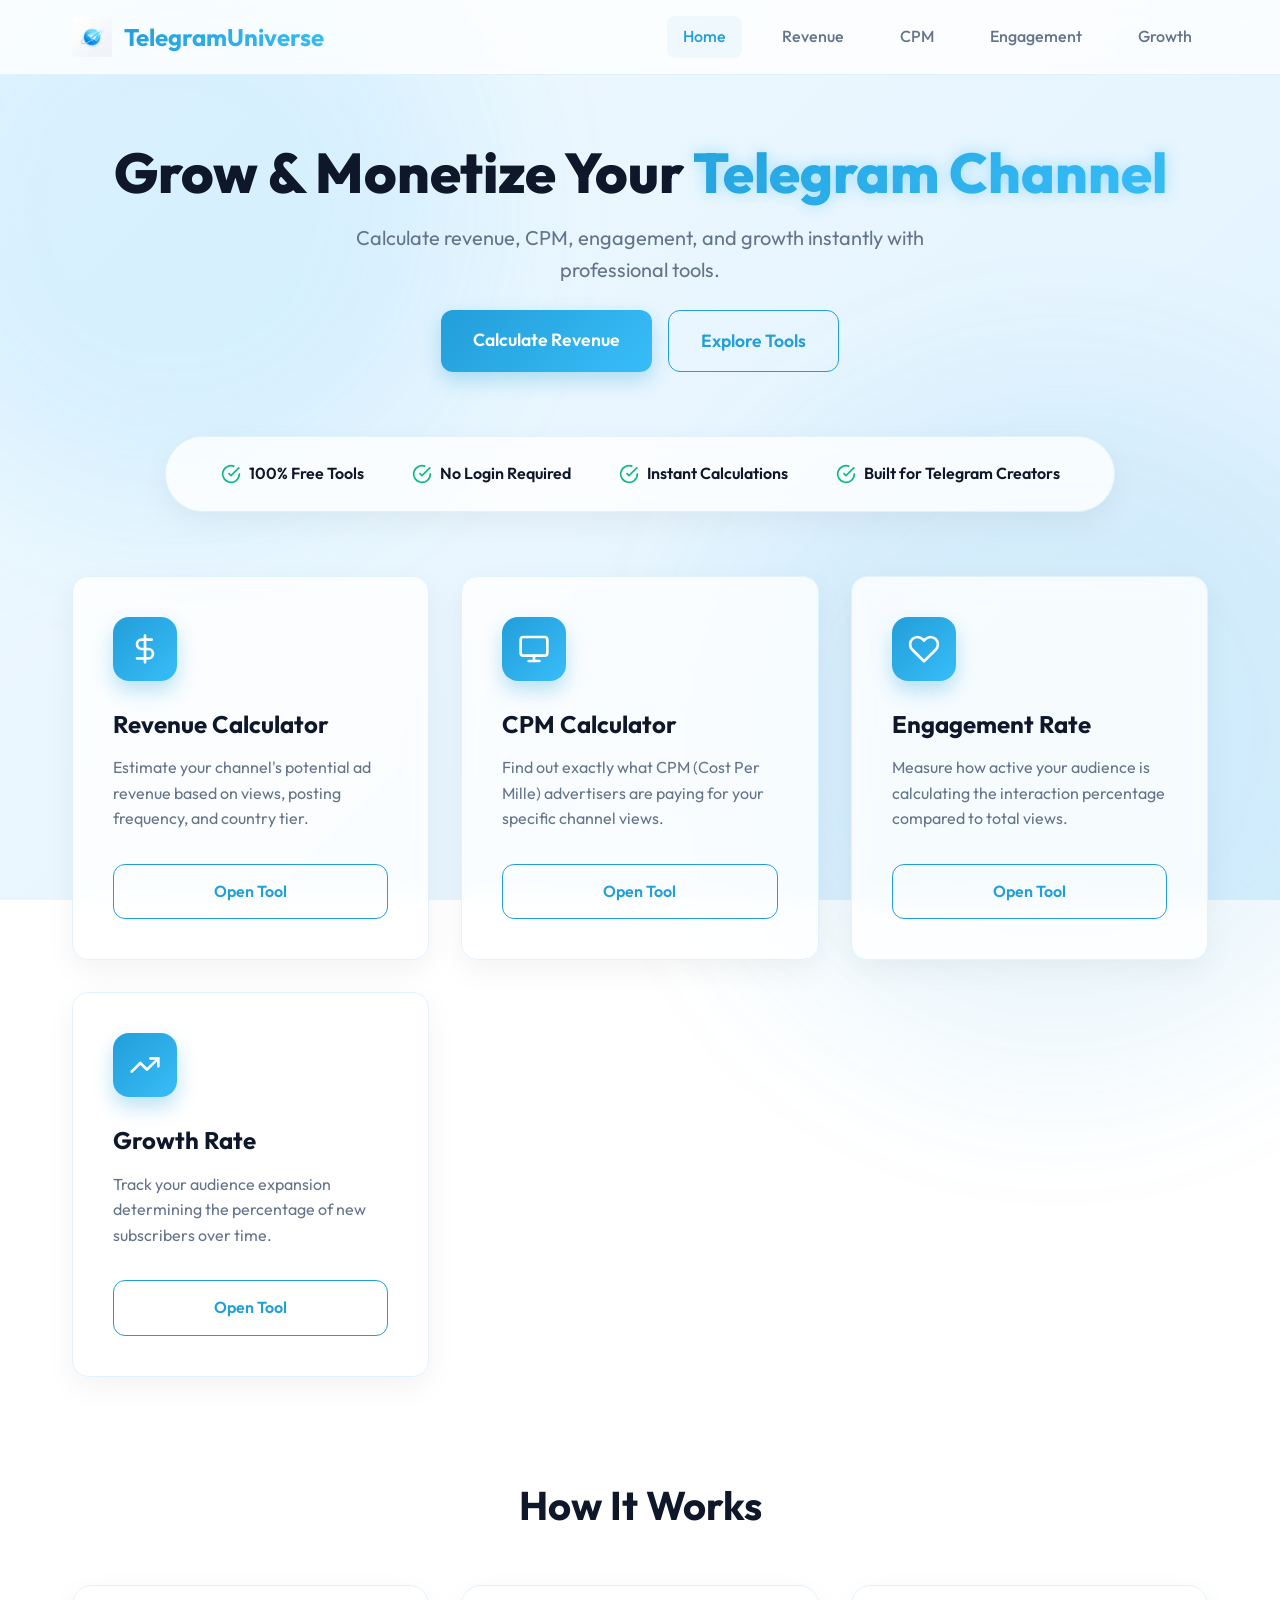
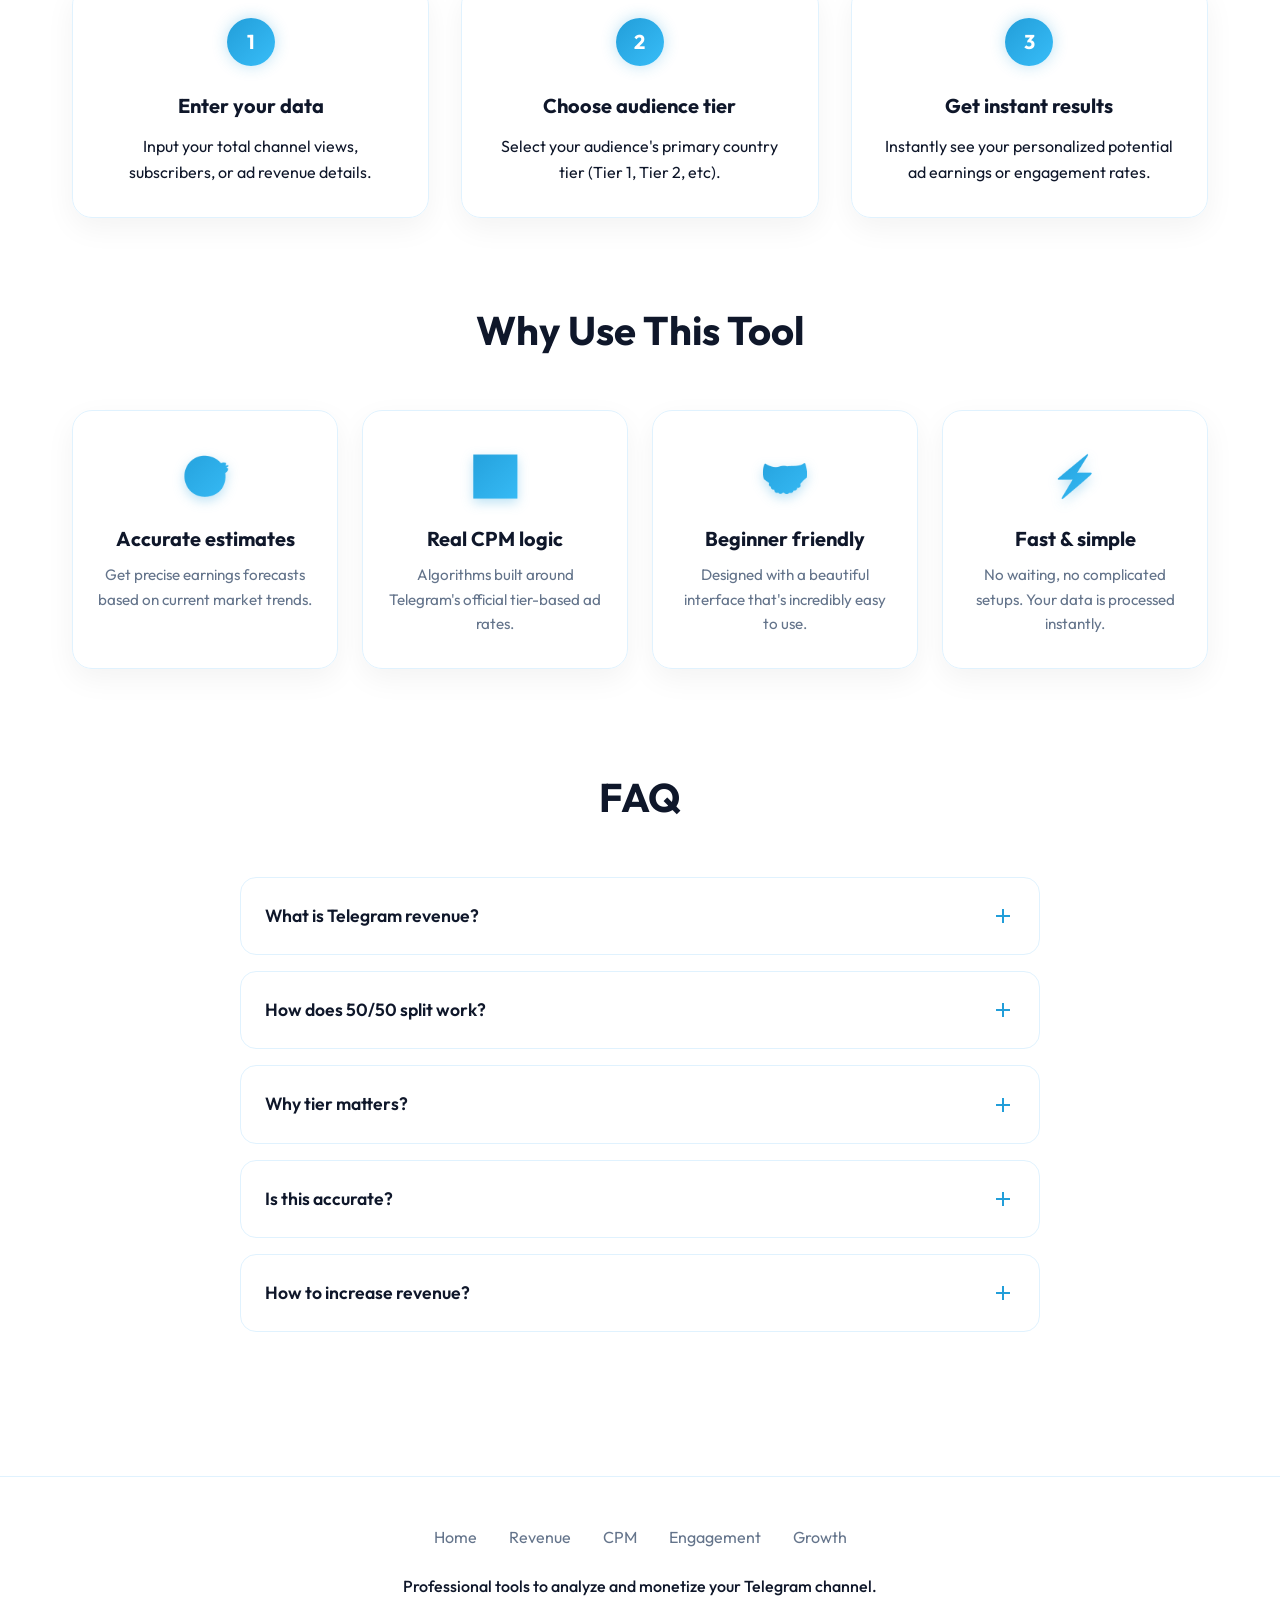
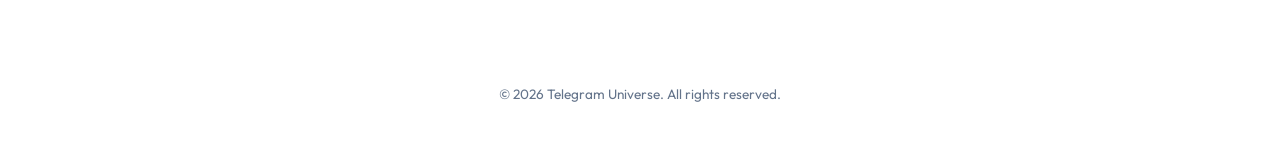
==== commit 74459f6d: "update" ====
--- a/index.html
+++ b/index.html
@@ -1,23 +1,27 @@
 <!DOCTYPE html>
 <html lang="en">
+
 <head>
     <meta charset="UTF-8">
     <meta name="viewport" content="width=device-width, initial-scale=1.0">
     <title>Telegram Analytics Toolkit | Calculate Revenue, CPM & Engagement</title>
-    <meta name="description" content="Calculate Telegram channel revenue, CPM, engagement rate, and growth rate easily using our premium, modern analytics toolkit.">
+    <meta name="description"
+        content="Calculate Telegram channel revenue, CPM, engagement rate, and growth rate easily using our premium, modern analytics toolkit.">
     <link rel="icon" href="logo.png" type="image/png">
     <link rel="stylesheet" href="styles.css">
-  <!-- Google tag (gtag.js) -->
-  <script async src="https://www.googletagmanager.com/gtag/js?id=G-THRJVB85P4"></script>
-  <script>
-    window.dataLayer = window.dataLayer || [];
-    function gtag(){dataLayer.push(arguments);}
-    gtag('js', new Date());
-
-    gtag('config', 'G-THRJVB85P4');
-  </script>
+    <!-- Google tag (gtag.js) -->
+    <script async src="https://www.googletagmanager.com/gtag/js?id=G-THRJVB85P4"></script>
+    <script>
+        window.dataLayer = window.dataLayer || [];
+        function gtag() { dataLayer.push(arguments); }
+        gtag('js', new Date());
+
+        gtag('config', 'G-THRJVB85P4');
+    </script>
 </head>
+
 <body>
+    <!-- put here-->
     <!-- 3D background elements -->
     <div class="bg-shape bg-shape-1"></div>
     <div class="bg-shape bg-shape-2"></div>
@@ -50,27 +54,41 @@
             <h1>Grow & Monetize Your <span class="text-glow">Telegram Channel</span></h1>
             <p>Calculate revenue, CPM, engagement, and growth instantly with professional tools.</p>
             <div class="hero-buttons mt-4" style="display: flex; gap: 1rem; justify-content: center; flex-wrap: wrap;">
-                <a href="revenue.html" class="btn btn-primary" style="font-size: 1.1rem; padding: 1rem 2rem;">Calculate Revenue</a>
-                <a href="#tools" class="btn btn-secondary" style="font-size: 1.1rem; padding: 1rem 2rem;">Explore Tools</a>
+                <a href="revenue.html" class="btn btn-primary" style="font-size: 1.1rem; padding: 1rem 2rem;">Calculate
+                    Revenue</a>
+                <a href="#tools" class="btn btn-secondary" style="font-size: 1.1rem; padding: 1rem 2rem;">Explore
+                    Tools</a>
             </div>
         </section>
 
         <!-- Trust Bar -->
         <section class="trust-bar fade-in-section">
             <div class="trust-item">
-                <svg width="20" height="20" viewBox="0 0 24 24" fill="none" stroke="#10b981" stroke-width="2"><path d="M22 11.08V12a10 10 0 1 1-5.93-9.14"></path><polyline points="22 4 12 14.01 9 11.01"></polyline></svg>
+                <svg width="20" height="20" viewBox="0 0 24 24" fill="none" stroke="#10b981" stroke-width="2">
+                    <path d="M22 11.08V12a10 10 0 1 1-5.93-9.14"></path>
+                    <polyline points="22 4 12 14.01 9 11.01"></polyline>
+                </svg>
                 <span>100% Free Tools</span>
             </div>
             <div class="trust-item">
-                <svg width="20" height="20" viewBox="0 0 24 24" fill="none" stroke="#10b981" stroke-width="2"><path d="M22 11.08V12a10 10 0 1 1-5.93-9.14"></path><polyline points="22 4 12 14.01 9 11.01"></polyline></svg>
+                <svg width="20" height="20" viewBox="0 0 24 24" fill="none" stroke="#10b981" stroke-width="2">
+                    <path d="M22 11.08V12a10 10 0 1 1-5.93-9.14"></path>
+                    <polyline points="22 4 12 14.01 9 11.01"></polyline>
+                </svg>
                 <span>No Login Required</span>
             </div>
             <div class="trust-item">
-                <svg width="20" height="20" viewBox="0 0 24 24" fill="none" stroke="#10b981" stroke-width="2"><path d="M22 11.08V12a10 10 0 1 1-5.93-9.14"></path><polyline points="22 4 12 14.01 9 11.01"></polyline></svg>
+                <svg width="20" height="20" viewBox="0 0 24 24" fill="none" stroke="#10b981" stroke-width="2">
+                    <path d="M22 11.08V12a10 10 0 1 1-5.93-9.14"></path>
+                    <polyline points="22 4 12 14.01 9 11.01"></polyline>
+                </svg>
                 <span>Instant Calculations</span>
             </div>
             <div class="trust-item">
-                <svg width="20" height="20" viewBox="0 0 24 24" fill="none" stroke="#10b981" stroke-width="2"><path d="M22 11.08V12a10 10 0 1 1-5.93-9.14"></path><polyline points="22 4 12 14.01 9 11.01"></polyline></svg>
+                <svg width="20" height="20" viewBox="0 0 24 24" fill="none" stroke="#10b981" stroke-width="2">
+                    <path d="M22 11.08V12a10 10 0 1 1-5.93-9.14"></path>
+                    <polyline points="22 4 12 14.01 9 11.01"></polyline>
+                </svg>
                 <span>Built for Telegram Creators</span>
             </div>
         </section>
@@ -80,7 +98,10 @@
             <!-- Revenue Calculator Card -->
             <div class="glass-card tool-card fade-in-section">
                 <div class="tool-icon">
-                    <svg width="32" height="32" viewBox="0 0 24 24" fill="none" stroke="currentColor" stroke-width="2" stroke-linecap="round" stroke-linejoin="round"><path d="M12 2v20M17 5H9.5a3.5 3.5 0 0 0 0 7h5a3.5 3.5 0 0 1 0 7H6"/></svg>
+                    <svg width="32" height="32" viewBox="0 0 24 24" fill="none" stroke="currentColor" stroke-width="2"
+                        stroke-linecap="round" stroke-linejoin="round">
+                        <path d="M12 2v20M17 5H9.5a3.5 3.5 0 0 0 0 7h5a3.5 3.5 0 0 1 0 7H6" />
+                    </svg>
                 </div>
                 <h3>Revenue Calculator</h3>
                 <p>Estimate your channel's potential ad revenue based on views, posting frequency, and country tier.</p>
@@ -90,27 +111,42 @@
             <!-- CPM Calculator Card -->
             <div class="glass-card tool-card fade-in-section" style="transition-delay: 100ms;">
                 <div class="tool-icon">
-                    <svg width="32" height="32" viewBox="0 0 24 24" fill="none" stroke="currentColor" stroke-width="2" stroke-linecap="round" stroke-linejoin="round"><rect x="2" y="3" width="20" height="14" rx="2" ry="2"/><line x1="8" y1="21" x2="16" y2="21"/><line x1="12" y1="17" x2="12" y2="21"/></svg>
+                    <svg width="32" height="32" viewBox="0 0 24 24" fill="none" stroke="currentColor" stroke-width="2"
+                        stroke-linecap="round" stroke-linejoin="round">
+                        <rect x="2" y="3" width="20" height="14" rx="2" ry="2" />
+                        <line x1="8" y1="21" x2="16" y2="21" />
+                        <line x1="12" y1="17" x2="12" y2="21" />
+                    </svg>
                 </div>
                 <h3>CPM Calculator</h3>
-                <p>Find out exactly what CPM (Cost Per Mille) advertisers are paying for your specific channel views.</p>
+                <p>Find out exactly what CPM (Cost Per Mille) advertisers are paying for your specific channel views.
+                </p>
                 <a href="cpm.html" class="btn btn-secondary btn-block">Open Tool</a>
             </div>
 
             <!-- Engagement Rate Card -->
             <div class="glass-card tool-card fade-in-section" style="transition-delay: 200ms;">
                 <div class="tool-icon">
-                    <svg width="32" height="32" viewBox="0 0 24 24" fill="none" stroke="currentColor" stroke-width="2" stroke-linecap="round" stroke-linejoin="round"><path d="M20.84 4.61a5.5 5.5 0 0 0-7.78 0L12 5.67l-1.06-1.06a5.5 5.5 0 0 0-7.78 7.78l1.06 1.06L12 21.23l7.78-7.78 1.06-1.06a5.5 5.5 0 0 0 0-7.78z"/></svg>
+                    <svg width="32" height="32" viewBox="0 0 24 24" fill="none" stroke="currentColor" stroke-width="2"
+                        stroke-linecap="round" stroke-linejoin="round">
+                        <path
+                            d="M20.84 4.61a5.5 5.5 0 0 0-7.78 0L12 5.67l-1.06-1.06a5.5 5.5 0 0 0-7.78 7.78l1.06 1.06L12 21.23l7.78-7.78 1.06-1.06a5.5 5.5 0 0 0 0-7.78z" />
+                    </svg>
                 </div>
                 <h3>Engagement Rate</h3>
-                <p>Measure how active your audience is calculating the interaction percentage compared to total views.</p>
+                <p>Measure how active your audience is calculating the interaction percentage compared to total views.
+                </p>
                 <a href="engagement.html" class="btn btn-secondary btn-block">Open Tool</a>
             </div>
 
             <!-- Growth Rate Card -->
             <div class="glass-card tool-card fade-in-section" style="transition-delay: 300ms;">
                 <div class="tool-icon">
-                    <svg width="32" height="32" viewBox="0 0 24 24" fill="none" stroke="currentColor" stroke-width="2" stroke-linecap="round" stroke-linejoin="round"><polyline points="22 7 13.5 15.5 8.5 10.5 2 17"/><polyline points="16 7 22 7 22 13"/></svg>
+                    <svg width="32" height="32" viewBox="0 0 24 24" fill="none" stroke="currentColor" stroke-width="2"
+                        stroke-linecap="round" stroke-linejoin="round">
+                        <polyline points="22 7 13.5 15.5 8.5 10.5 2 17" />
+                        <polyline points="16 7 22 7 22 13" />
+                    </svg>
                 </div>
                 <h3>Growth Rate</h3>
                 <p>Track your audience expansion determining the percentage of new subscribers over time.</p>
@@ -175,12 +211,17 @@
                     <div class="faq-question">
                         <span>What is Telegram revenue?</span>
                         <div class="faq-icon">
-                            <svg width="24" height="24" viewBox="0 0 24 24" fill="none" stroke="currentColor" stroke-width="2"><line x1="12" y1="5" x2="12" y2="19"></line><line x1="5" y1="12" x2="19" y2="12"></line></svg>
-                        </div>
-                    </div>
-                    <div class="faq-answer">
-                        <div class="faq-answer-inner">
-                            Telegram displays sponsored messages in large public channels. Channel owners earn revenue by displaying these ads, sharing profits with Telegram.
+                            <svg width="24" height="24" viewBox="0 0 24 24" fill="none" stroke="currentColor"
+                                stroke-width="2">
+                                <line x1="12" y1="5" x2="12" y2="19"></line>
+                                <line x1="5" y1="12" x2="19" y2="12"></line>
+                            </svg>
+                        </div>
+                    </div>
+                    <div class="faq-answer">
+                        <div class="faq-answer-inner">
+                            Telegram displays sponsored messages in large public channels. Channel owners earn revenue
+                            by displaying these ads, sharing profits with Telegram.
                         </div>
                     </div>
                 </div>
@@ -188,12 +229,17 @@
                     <div class="faq-question">
                         <span>How does 50/50 split work?</span>
                         <div class="faq-icon">
-                            <svg width="24" height="24" viewBox="0 0 24 24" fill="none" stroke="currentColor" stroke-width="2"><line x1="12" y1="5" x2="12" y2="19"></line><line x1="5" y1="12" x2="19" y2="12"></line></svg>
-                        </div>
-                    </div>
-                    <div class="faq-answer">
-                        <div class="faq-answer-inner">
-                            Telegram keeps 50% of the ad revenue generated on your channel, and the creator gets the remaining 50%. Our tools calculate your true cut automatically.
+                            <svg width="24" height="24" viewBox="0 0 24 24" fill="none" stroke="currentColor"
+                                stroke-width="2">
+                                <line x1="12" y1="5" x2="12" y2="19"></line>
+                                <line x1="5" y1="12" x2="19" y2="12"></line>
+                            </svg>
+                        </div>
+                    </div>
+                    <div class="faq-answer">
+                        <div class="faq-answer-inner">
+                            Telegram keeps 50% of the ad revenue generated on your channel, and the creator gets the
+                            remaining 50%. Our tools calculate your true cut automatically.
                         </div>
                     </div>
                 </div>
@@ -201,12 +247,17 @@
                     <div class="faq-question">
                         <span>Why tier matters?</span>
                         <div class="faq-icon">
-                            <svg width="24" height="24" viewBox="0 0 24 24" fill="none" stroke="currentColor" stroke-width="2"><line x1="12" y1="5" x2="12" y2="19"></line><line x1="5" y1="12" x2="19" y2="12"></line></svg>
-                        </div>
-                    </div>
-                    <div class="faq-answer">
-                        <div class="faq-answer-inner">
-                            Advertisers pay more to show ads to users in Tier 1 countries (like USA, UK, Germany) compared to other regions, resulting in a higher CPM for your channel.
+                            <svg width="24" height="24" viewBox="0 0 24 24" fill="none" stroke="currentColor"
+                                stroke-width="2">
+                                <line x1="12" y1="5" x2="12" y2="19"></line>
+                                <line x1="5" y1="12" x2="19" y2="12"></line>
+                            </svg>
+                        </div>
+                    </div>
+                    <div class="faq-answer">
+                        <div class="faq-answer-inner">
+                            Advertisers pay more to show ads to users in Tier 1 countries (like USA, UK, Germany)
+                            compared to other regions, resulting in a higher CPM for your channel.
                         </div>
                     </div>
                 </div>
@@ -214,12 +265,17 @@
                     <div class="faq-question">
                         <span>Is this accurate?</span>
                         <div class="faq-icon">
-                            <svg width="24" height="24" viewBox="0 0 24 24" fill="none" stroke="currentColor" stroke-width="2"><line x1="12" y1="5" x2="12" y2="19"></line><line x1="5" y1="12" x2="19" y2="12"></line></svg>
-                        </div>
-                    </div>
-                    <div class="faq-answer">
-                        <div class="faq-answer-inner">
-                            These are estimates based on market averages and current CPM trends. Actual earnings will vary based on your channel's specific niche and audience behavior.
+                            <svg width="24" height="24" viewBox="0 0 24 24" fill="none" stroke="currentColor"
+                                stroke-width="2">
+                                <line x1="12" y1="5" x2="12" y2="19"></line>
+                                <line x1="5" y1="12" x2="19" y2="12"></line>
+                            </svg>
+                        </div>
+                    </div>
+                    <div class="faq-answer">
+                        <div class="faq-answer-inner">
+                            These are estimates based on market averages and current CPM trends. Actual earnings will
+                            vary based on your channel's specific niche and audience behavior.
                         </div>
                     </div>
                 </div>
@@ -227,12 +283,17 @@
                     <div class="faq-question">
                         <span>How to increase revenue?</span>
                         <div class="faq-icon">
-                            <svg width="24" height="24" viewBox="0 0 24 24" fill="none" stroke="currentColor" stroke-width="2"><line x1="12" y1="5" x2="12" y2="19"></line><line x1="5" y1="12" x2="19" y2="12"></line></svg>
-                        </div>
-                    </div>
-                    <div class="faq-answer">
-                        <div class="faq-answer-inner">
-                            Focus on improving user engagement, growing real subscribers, and targeting audiences in higher-tier countries to attract better advertiser rates.
+                            <svg width="24" height="24" viewBox="0 0 24 24" fill="none" stroke="currentColor"
+                                stroke-width="2">
+                                <line x1="12" y1="5" x2="12" y2="19"></line>
+                                <line x1="5" y1="12" x2="19" y2="12"></line>
+                            </svg>
+                        </div>
+                    </div>
+                    <div class="faq-answer">
+                        <div class="faq-answer-inner">
+                            Focus on improving user engagement, growing real subscribers, and targeting audiences in
+                            higher-tier countries to attract better advertiser rates.
                         </div>
                     </div>
                 </div>
@@ -246,7 +307,8 @@
         <div class="modal-content glass-card">
             <button id="popup-close-btn" class="modal-close" aria-label="Close popup">&times;</button>
             <div class="modal-icon">
-                <svg width="36" height="36" viewBox="0 0 24 24" fill="none" stroke="currentColor" stroke-width="2" stroke-linecap="round" stroke-linejoin="round">
+                <svg width="36" height="36" viewBox="0 0 24 24" fill="none" stroke="currentColor" stroke-width="2"
+                    stroke-linecap="round" stroke-linejoin="round">
                     <rect x="2" y="2" width="20" height="20" rx="5" ry="5"></rect>
                     <path d="M16 11.37A4 4 0 1 1 12.63 8 4 4 0 0 1 16 11.37z"></path>
                     <line x1="17.5" y1="6.5" x2="17.51" y2="6.5"></line>
@@ -254,7 +316,9 @@
             </div>
             <h3 class="modal-title">@IBFSPACE</h3>
             <p class="modal-subtitle">Follow for updates 🚀</p>
-            <a href="https://www.instagram.com/ibfspace?igsh=aXNyZGxnOGpob3c3" target="_blank" id="popup-follow-btn" class="btn btn-primary btn-block mb-3" style="display: flex; justify-content: center; align-items: center; gap: 8px;">
+            <a href="https://www.instagram.com/ibfspace?igsh=aXNyZGxnOGpob3c3" target="_blank" id="popup-follow-btn"
+                class="btn btn-primary btn-block mb-3"
+                style="display: flex; justify-content: center; align-items: center; gap: 8px;">
                 Follow on Instagram
             </a>
             <button id="popup-skip-btn" class="btn btn-secondary btn-block">Skip</button>
@@ -284,4 +348,5 @@
 
     <script src="script.js" defer></script>
 </body>
-</html>
+
+</html>
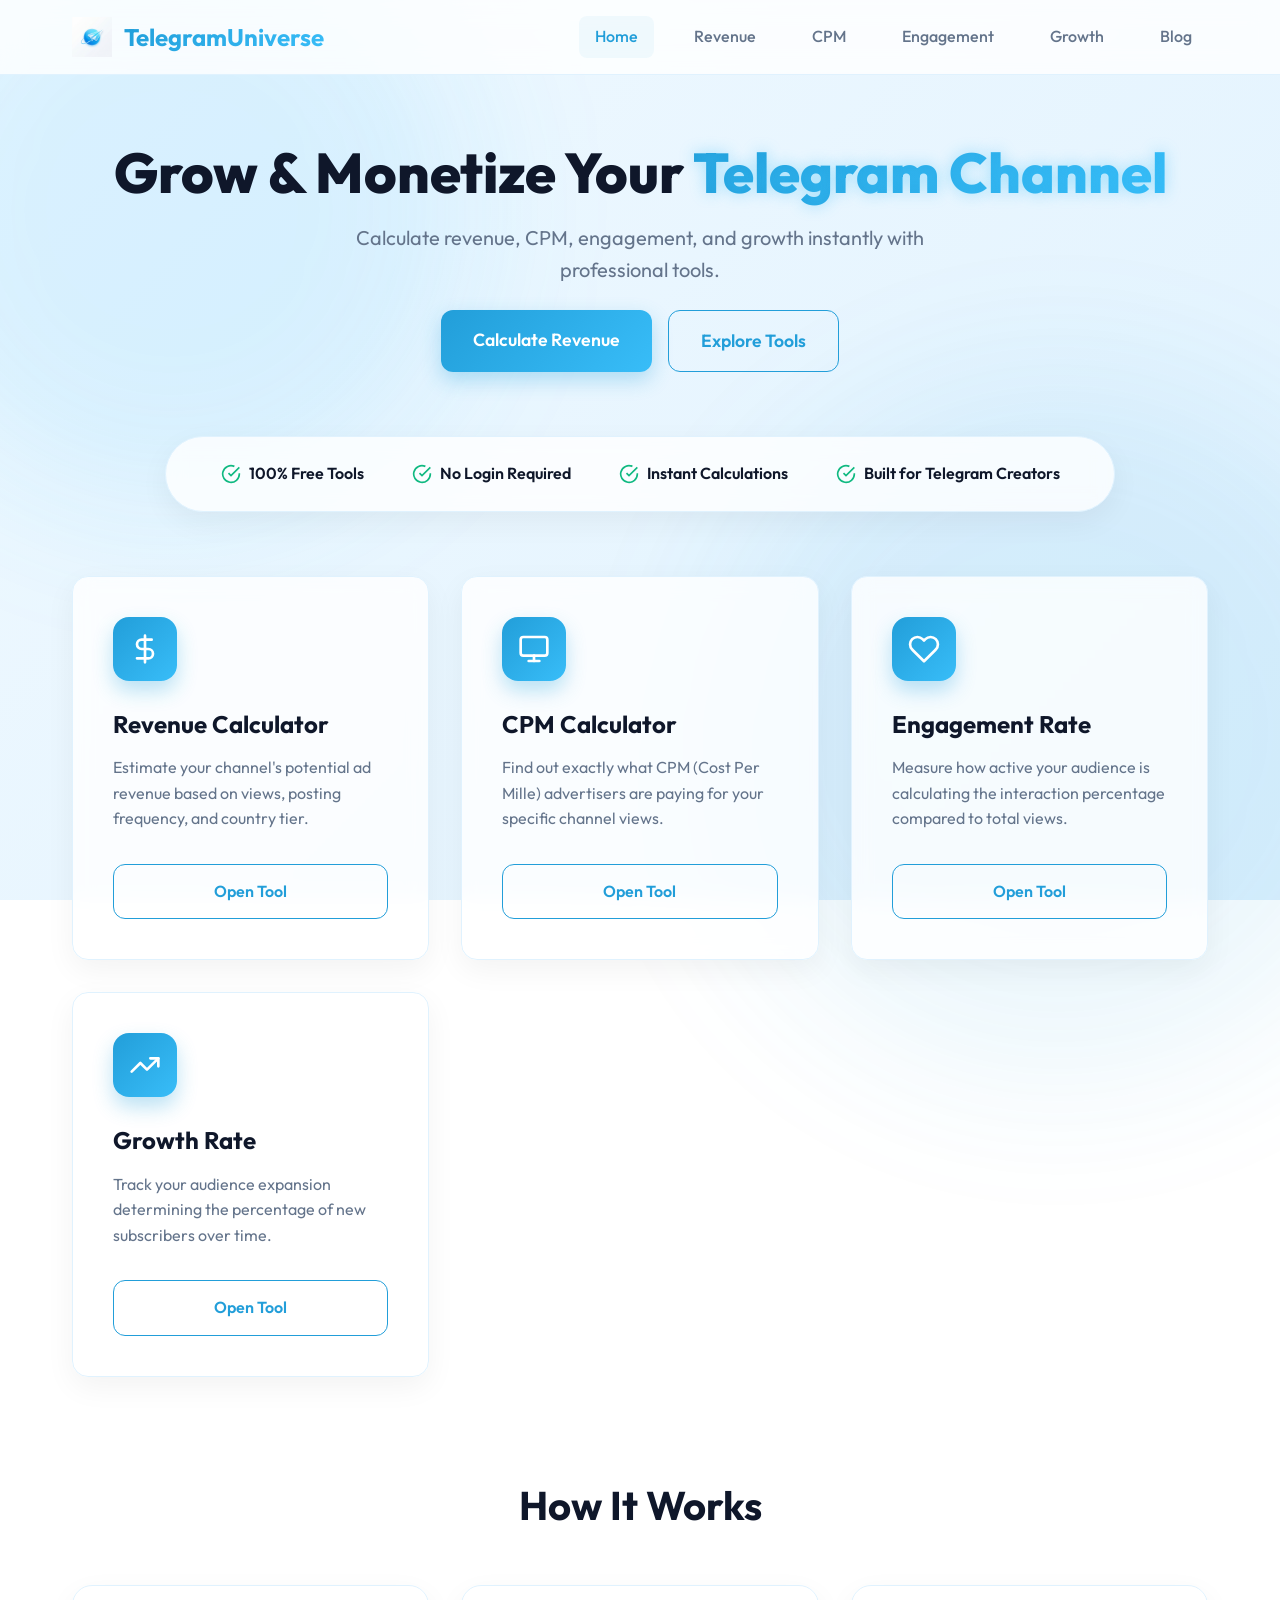
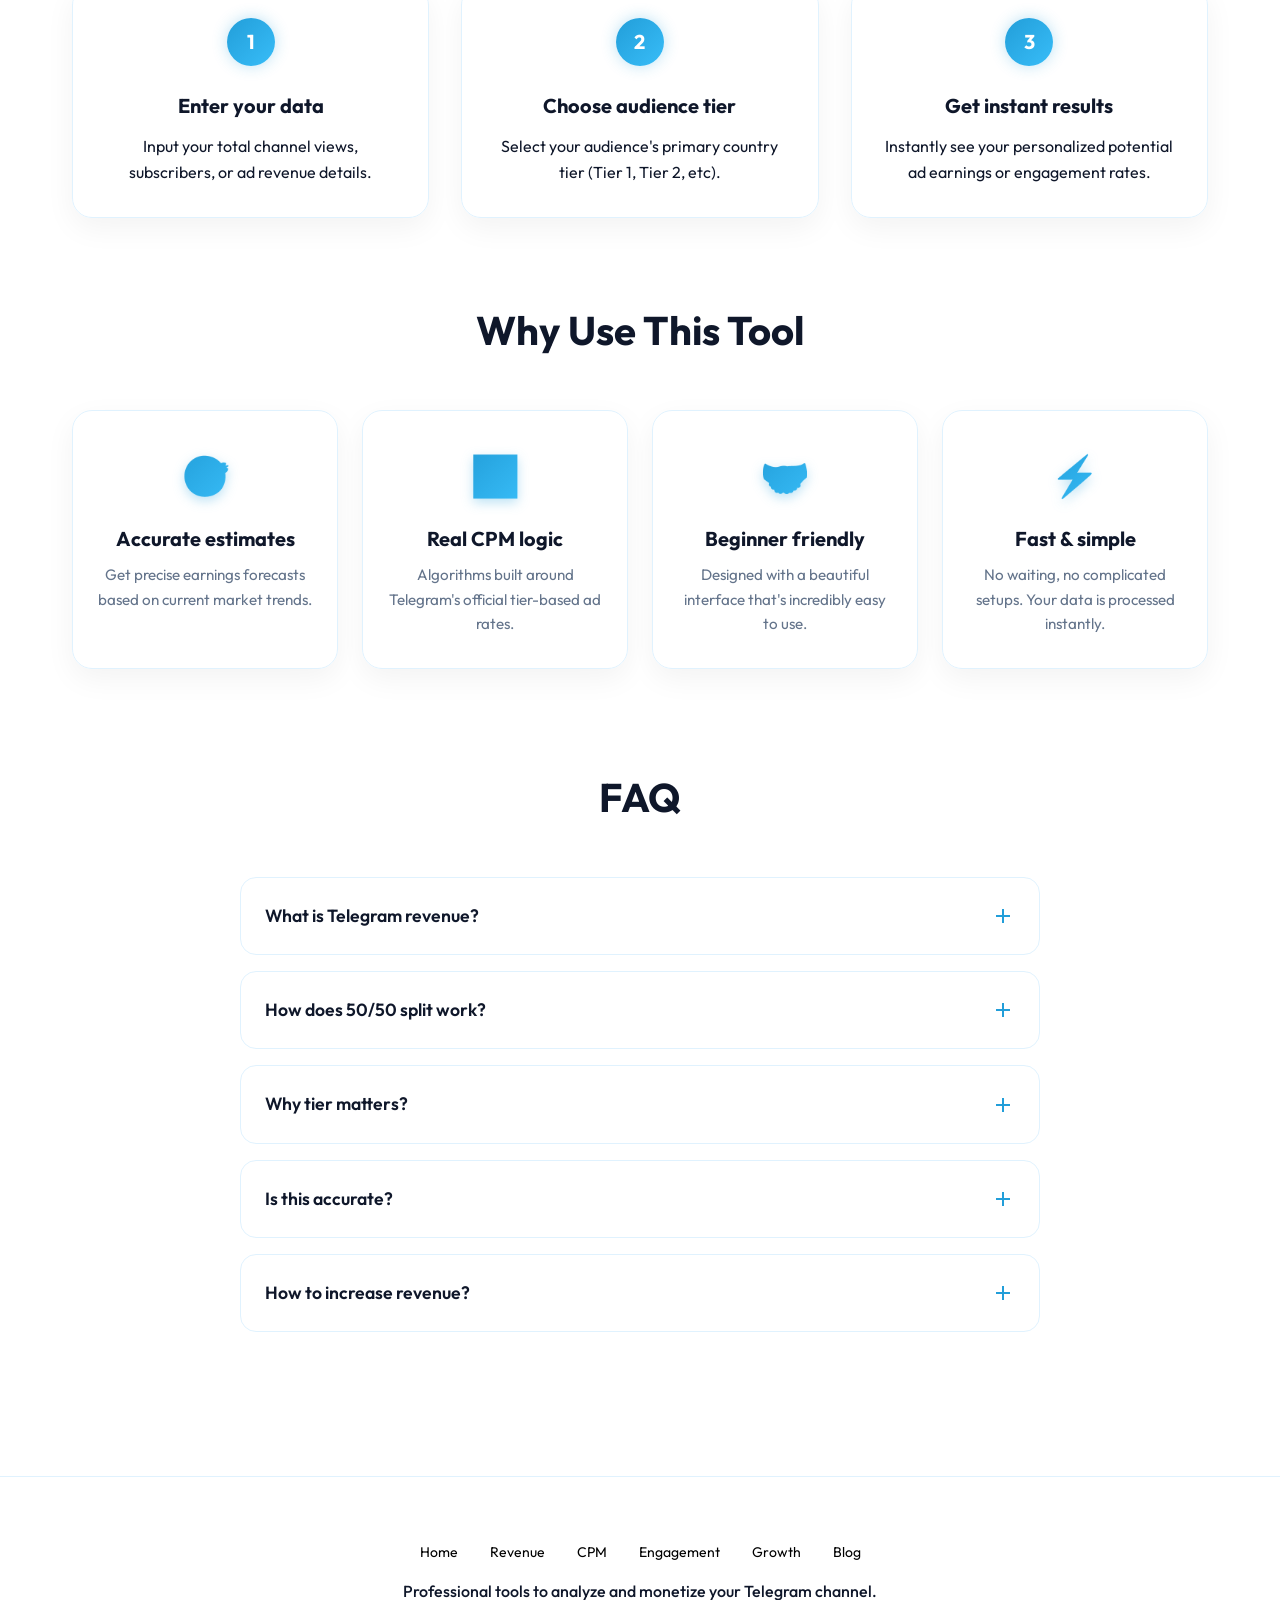
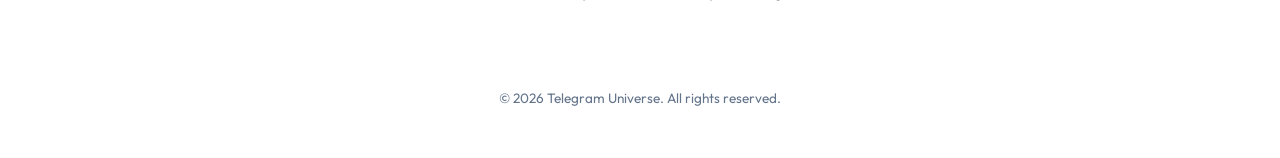
==== commit baf12e59: "add blog, SEO updates" ====
--- a/index.html
+++ b/index.html
@@ -3,10 +3,10 @@
 
 <head>
     <meta charset="UTF-8">
-    <meta name="viewport" content="width=device-width, initial-scale=1.0">
-    <title>Telegram Analytics Toolkit | Calculate Revenue, CPM & Engagement</title>
+    <meta name="viewport" content="width=device-width, initial-scale=1.0, maximum-scale=1.0">
+    <title>Telegram Universe - Free Telegram Channel Calculator Tools</title>
     <meta name="description"
-        content="Calculate Telegram channel revenue, CPM, engagement rate, and growth rate easily using our premium, modern analytics toolkit.">
+        content="Free tools for Telegram channel owners. Calculate revenue, CPM, engagement rate and growth rate instantly. No login required.">
     <link rel="icon" href="logo.png" type="image/png">
     <link rel="stylesheet" href="styles.css">
     <!-- Google tag (gtag.js) -->
@@ -44,6 +44,7 @@
                 <a href="cpm.html">CPM</a>
                 <a href="engagement.html">Engagement</a>
                 <a href="growth.html">Growth</a>
+                <a href="blog.html">Blog</a>
             </div>
         </div>
     </nav>
@@ -327,13 +328,14 @@
 
     <!-- Footer -->
     <footer class="site-footer mt-4">
-        <div class="footer-links">
+        <nav class="footer-links">
             <a href="index.html">Home</a>
             <a href="revenue.html">Revenue</a>
             <a href="cpm.html">CPM</a>
             <a href="engagement.html">Engagement</a>
             <a href="growth.html">Growth</a>
-        </div>
+            <a href="blog.html">Blog</a>
+        </nav>
         <p class="footer-tagline" style="color: var(--text-primary); font-weight: 500; margin-bottom: 1rem;">
             Professional tools to analyze and monetize your Telegram channel.
         </p>
--- a/styles.css
+++ b/styles.css
@@ -1010,21 +1010,45 @@
   display: none;
 }
 
-.footer-links {
-  display: flex;
-  justify-content: center;
-  gap: 2rem;
-  margin-bottom: 1.5rem;
-}
-
-.footer-links a {
-  color: var(--text-secondary);
-  text-decoration: none;
-  transition: color 0.3s ease;
-}
-
-.footer-links a:hover {
-  color: #229ED9;
+/* Footer links - Desktop */
+footer nav, .footer-links {
+    display: flex;
+    flex-direction: row;
+    flex-wrap: wrap;
+    justify-content: center;
+    align-items: center;
+    gap: 16px;
+    padding: 12px 0;
+}
+
+footer nav a, .footer-links a {
+    color: #000000 !important;
+    font-size: 14px;
+    text-decoration: none;
+    padding: 4px 8px;
+    display: inline-block;
+}
+
+footer nav a:hover, .footer-links a:hover {
+    color: #2AABEE !important;
+    text-decoration: underline;
+}
+
+/* Footer links - Mobile */
+@media (max-width: 768px) {
+    footer nav, .footer-links {
+        flex-direction: column;
+        align-items: center;
+        gap: 8px;
+    }
+    
+    footer nav a, .footer-links a {
+        color: #000000 !important;
+        font-size: 14px;
+        padding: 4px 0;
+        display: block;
+        text-align: center;
+    }
 }
 
 .footer-disclaimer {
@@ -1039,3 +1063,5 @@
     height: 30px;
   }
 }
+
+
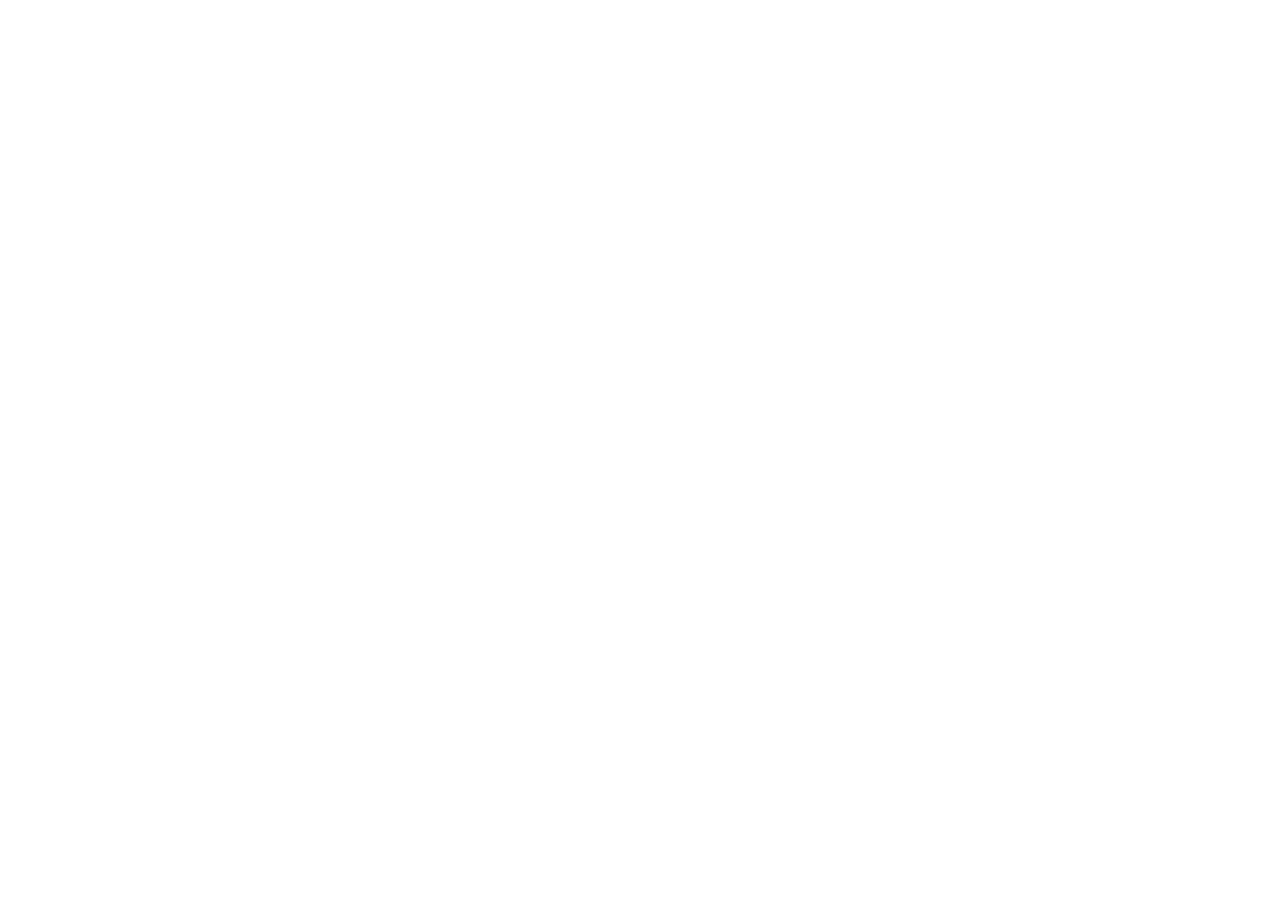
==== commit 01f9ed7a: "SEO Update and console index problem solve" ====
--- a/index.html
+++ b/index.html
@@ -3,11 +3,22 @@
 
 <head>
     <meta charset="UTF-8">
-    <meta name="viewport" content="width=device-width, initial-scale=1.0, maximum-scale=1.0">
+    <meta name="viewport" content="width=device-width, initial-scale=1.0, maximum-scale=1.0, user-scalable=no">
     <title>Telegram Universe - Free Telegram Channel Calculator Tools</title>
     <meta name="description"
-        content="Free tools for Telegram channel owners. Calculate revenue, CPM, engagement rate and growth rate instantly. No login required.">
+        content="Free tools for Telegram channel owners. Calculate revenue, CPM, engagement rate and growth rate instantly. No login required. Built for Telegram creators.">
+    <meta name="robots" content="index, follow">
+    <meta http-equiv="refresh" content="0; url=https://www.telegramuniverse.tech/">
+    <link rel="canonical" href="https://www.telegramuniverse.tech/">
+    <meta property="og:type" content="website">
+    <meta property="og:site_name" content="Telegram Universe">
+    <meta property="og:title" content="Telegram Universe - Free Telegram Channel Calculator Tools">
+    <meta property="og:description" content="Free tools for Telegram channel owners. Calculate revenue, CPM, engagement rate and growth rate instantly. No login required. Built for Telegram creators.">
+    <meta property="og:url" content="https://www.telegramuniverse.tech/">
+    <meta property="og:image" content="https://www.telegramuniverse.tech/og-image.png">
     <link rel="icon" href="logo.png" type="image/png">
+    <link rel="preconnect" href="https://fonts.googleapis.com">
+    <link rel="dns-prefetch" href="https://www.googletagmanager.com">
     <link rel="stylesheet" href="styles.css">
     <!-- Google tag (gtag.js) -->
     <script async src="https://www.googletagmanager.com/gtag/js?id=G-THRJVB85P4"></script>
@@ -30,7 +41,7 @@
     <nav class="navbar">
         <div class="nav-container">
             <a href="index.html" class="nav-brand">
-                <img src="logo.png" alt="TelegramUniverse Logo" class="nav-logo">
+                <img src="logo.png" alt="Telegram Universe Logo" class="nav-logo">
                 <span class="nav-brand-text">TelegramUniverse</span>
             </a>
             <button class="hamburger" id="nav-toggle" aria-label="Toggle navigation">
@@ -349,6 +360,20 @@
     </footer>
 
     <script src="script.js" defer></script>
+    <script type="application/ld+json">
+    {
+      "@context": "https://schema.org",
+      "@type": "WebSite",
+      "name": "Telegram Universe",
+      "url": "https://www.telegramuniverse.tech",
+      "description": "Free tools for Telegram channel owners to calculate revenue, CPM, engagement and growth",
+      "potentialAction": {
+        "@type": "SearchAction",
+        "target": "https://www.telegramuniverse.tech/?q={search_term_string}",
+        "query-input": "required name=search_term_string"
+      }
+    }
+    </script>
 </body>
 
 </html>
--- a/styles.css
+++ b/styles.css
@@ -1064,4 +1064,119 @@
   }
 }
 
-
+@media (max-width: 768px) {
+    
+    /* Hide desktop nav links on mobile */
+    #nav-links, .nav-links {
+        display: none;
+        position: fixed;
+        top: 0;
+        left: 0;
+        width: 100%;
+        height: 100vh;
+        background: #ffffff;
+        flex-direction: column;
+        justify-content: center;
+        align-items: center;
+        gap: 24px;
+        z-index: 9999;
+    }
+
+    /* Show nav when active */
+    #nav-links.nav-active, .nav-links.nav-active {
+        display: flex;
+    }
+
+    /* Full width body */
+    body {
+        width: 100%;
+        overflow-x: hidden;
+        margin: 0;
+        padding: 0;
+    }
+
+    /* Full width container */
+    .container, main, section {
+        width: 100% !important;
+        max-width: 100% !important;
+        padding: 0 16px !important;
+        box-sizing: border-box !important;
+        margin: 0 auto !important;
+    }
+
+    /* Full width navbar */
+    nav, header {
+        width: 100% !important;
+        box-sizing: border-box !important;
+    }
+}
+
+@media (max-width: 768px) {
+    
+    /* Fix card spacing */
+    .card, .tool-card, .feature-card, 
+    .blog-card, .faq-item {
+        width: 100% !important;
+        box-sizing: border-box !important;
+        margin-bottom: 16px !important;
+        padding: 16px !important;
+        display: block !important;
+    }
+
+    /* Fix grid layouts */
+    .grid, .cards-grid, .tools-grid,
+    .features-grid, .blog-grid {
+        display: flex !important;
+        flex-direction: column !important;
+        gap: 16px !important;
+        width: 100% !important;
+    }
+
+    /* Fix any overlapping sections */
+    section, .section {
+        width: 100% !important;
+        box-sizing: border-box !important;
+        padding: 24px 16px !important;
+        margin: 0 !important;
+    }
+
+    /* Fix text overflow */
+    p, h1, h2, h3, span {
+        word-wrap: break-word !important;
+        overflow-wrap: break-word !important;
+    }
+}
+
+section, .section, 
+.calculator-section,
+.seo-section, 
+.content-section,
+.blog-section,
+.faq-section {
+    margin-top: 40px !important;
+    margin-bottom: 40px !important;
+    padding: 32px 24px !important;
+    box-sizing: border-box !important;
+}
+
+.card, .tool-card, 
+.feature-card, .blog-card,
+.calculator-card, .result-card {
+    margin-bottom: 24px !important;
+    padding: 24px !important;
+    box-sizing: border-box !important;
+}
+
+@media (max-width: 768px) {
+    section, .section {
+        margin-top: 24px !important;
+        margin-bottom: 24px !important;
+        padding: 20px 16px !important;
+    }
+
+    section + section {
+        border-top: 1px solid 
+        rgba(0,0,0,0.08) !important;
+        padding-top: 24px !important;
+    }
+}
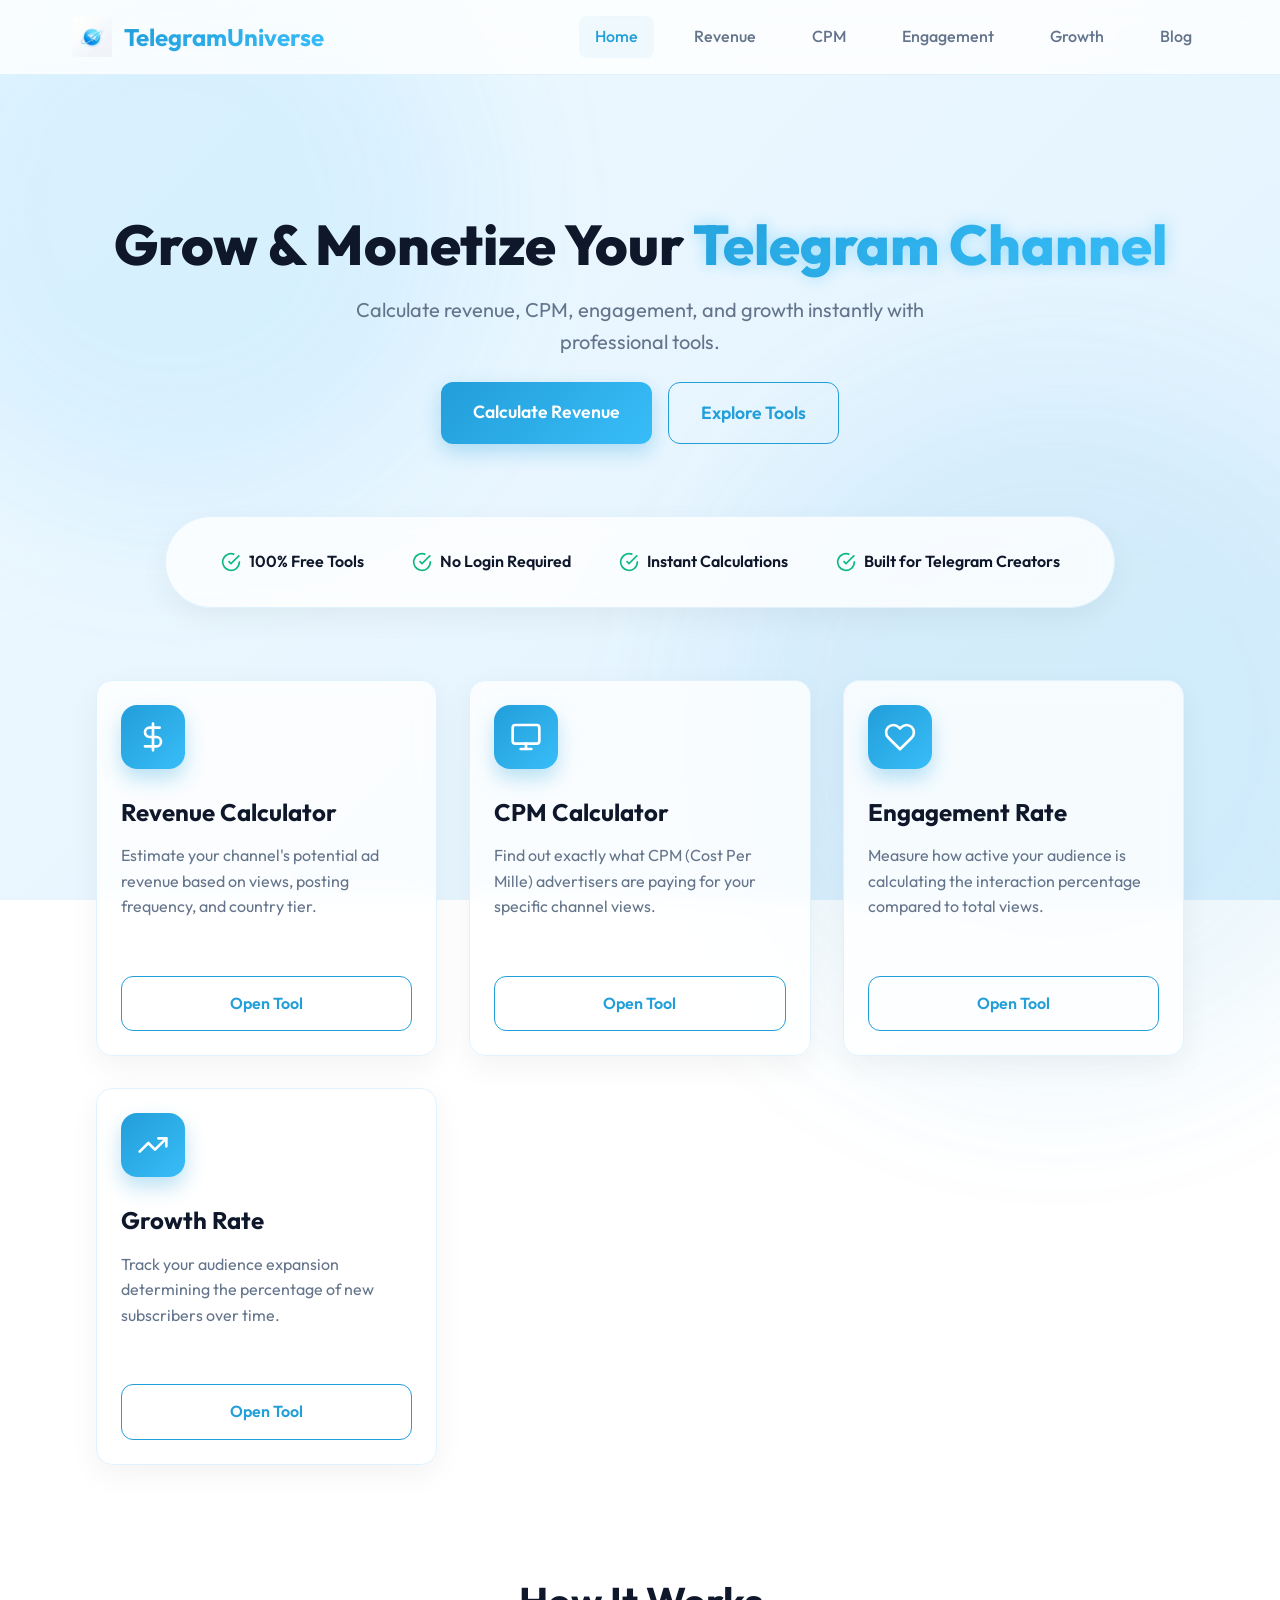
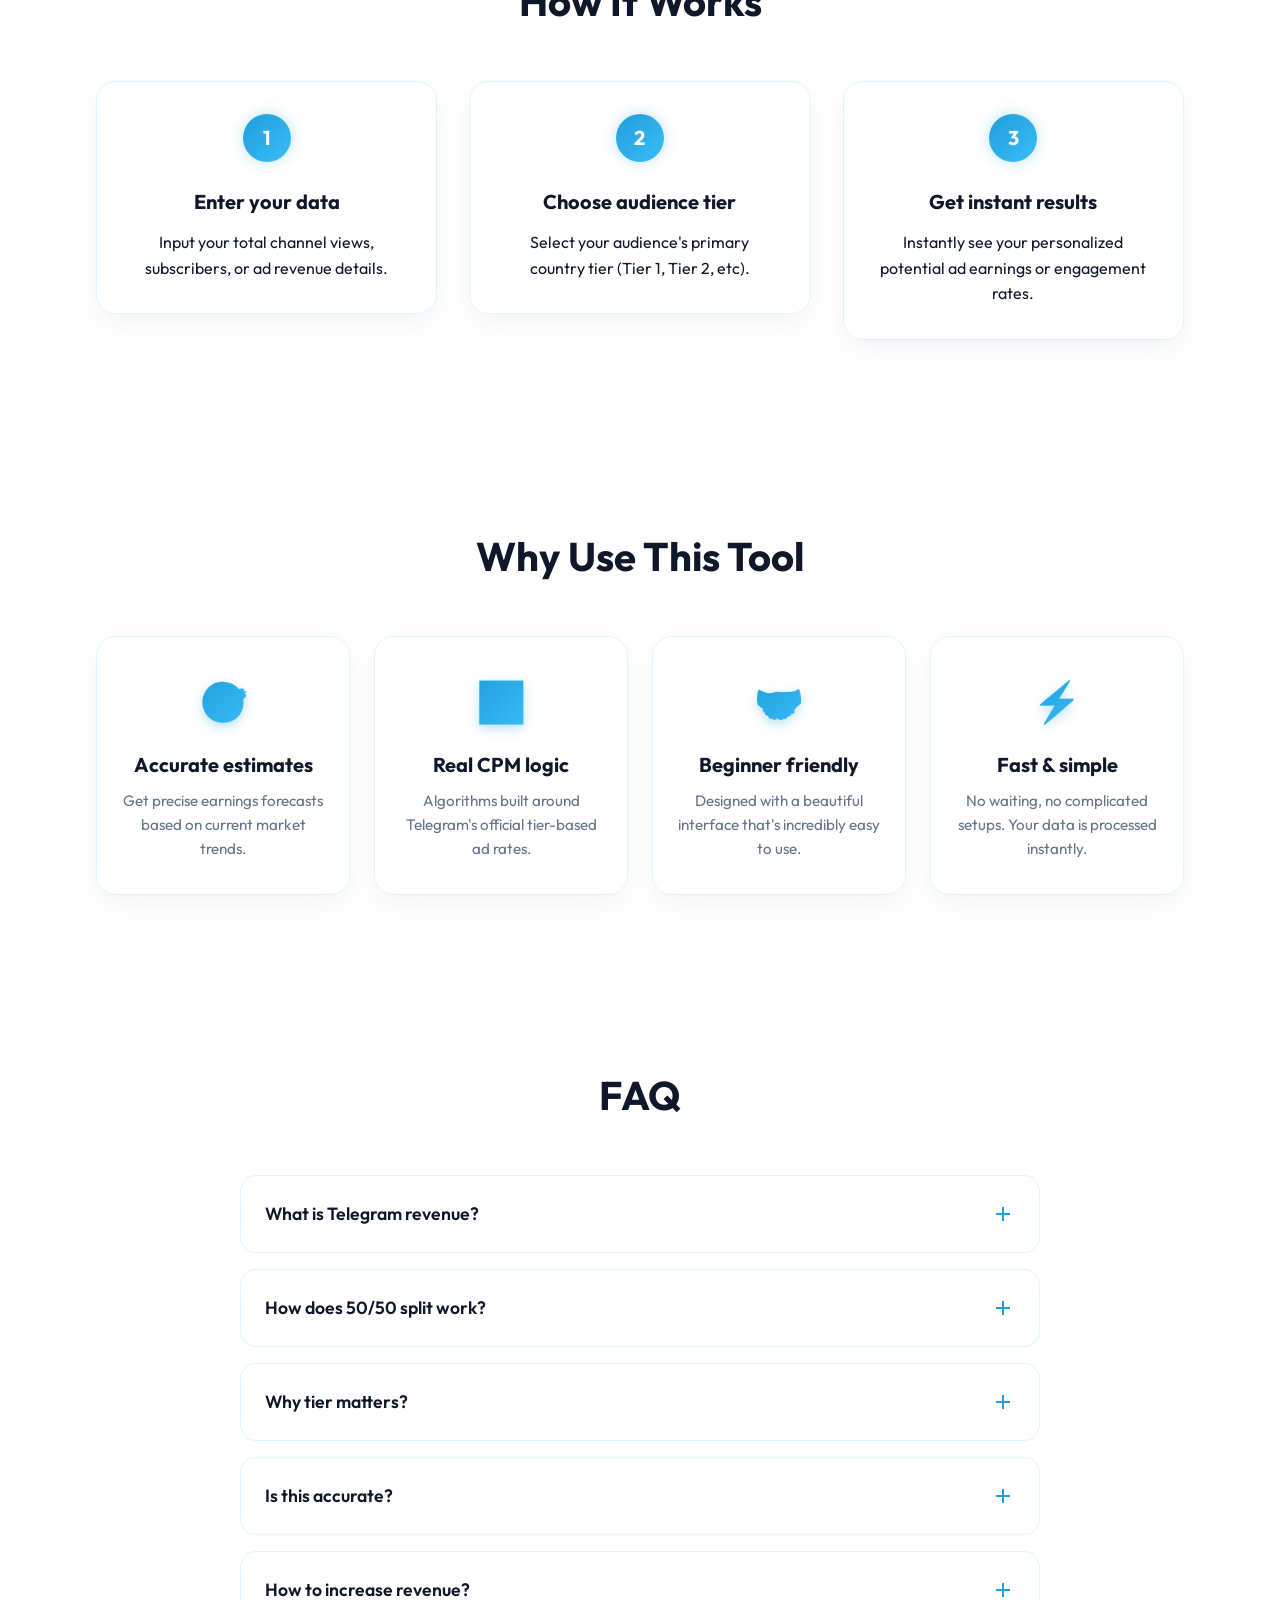
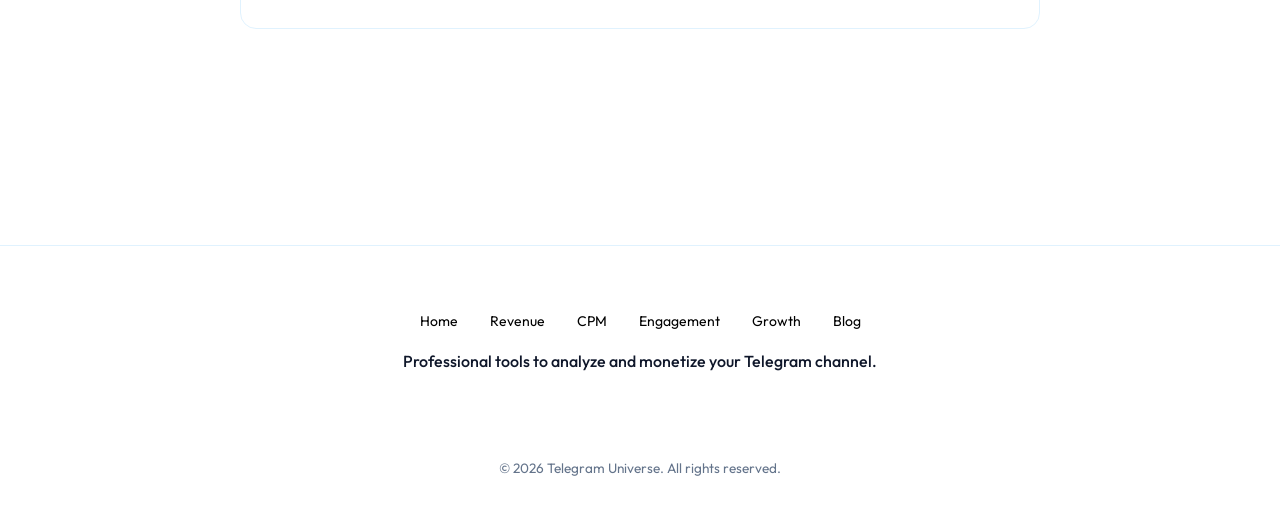
==== commit 018d8c4b: "Remove meta refresh redirect, add SEO schemas and structured data" ====
--- a/index.html
+++ b/index.html
@@ -8,7 +8,6 @@
     <meta name="description"
         content="Free tools for Telegram channel owners. Calculate revenue, CPM, engagement rate and growth rate instantly. No login required. Built for Telegram creators.">
     <meta name="robots" content="index, follow">
-    <meta http-equiv="refresh" content="0; url=https://www.telegramuniverse.tech/">
     <link rel="canonical" href="https://www.telegramuniverse.tech/">
     <meta property="og:type" content="website">
     <meta property="og:site_name" content="Telegram Universe">
